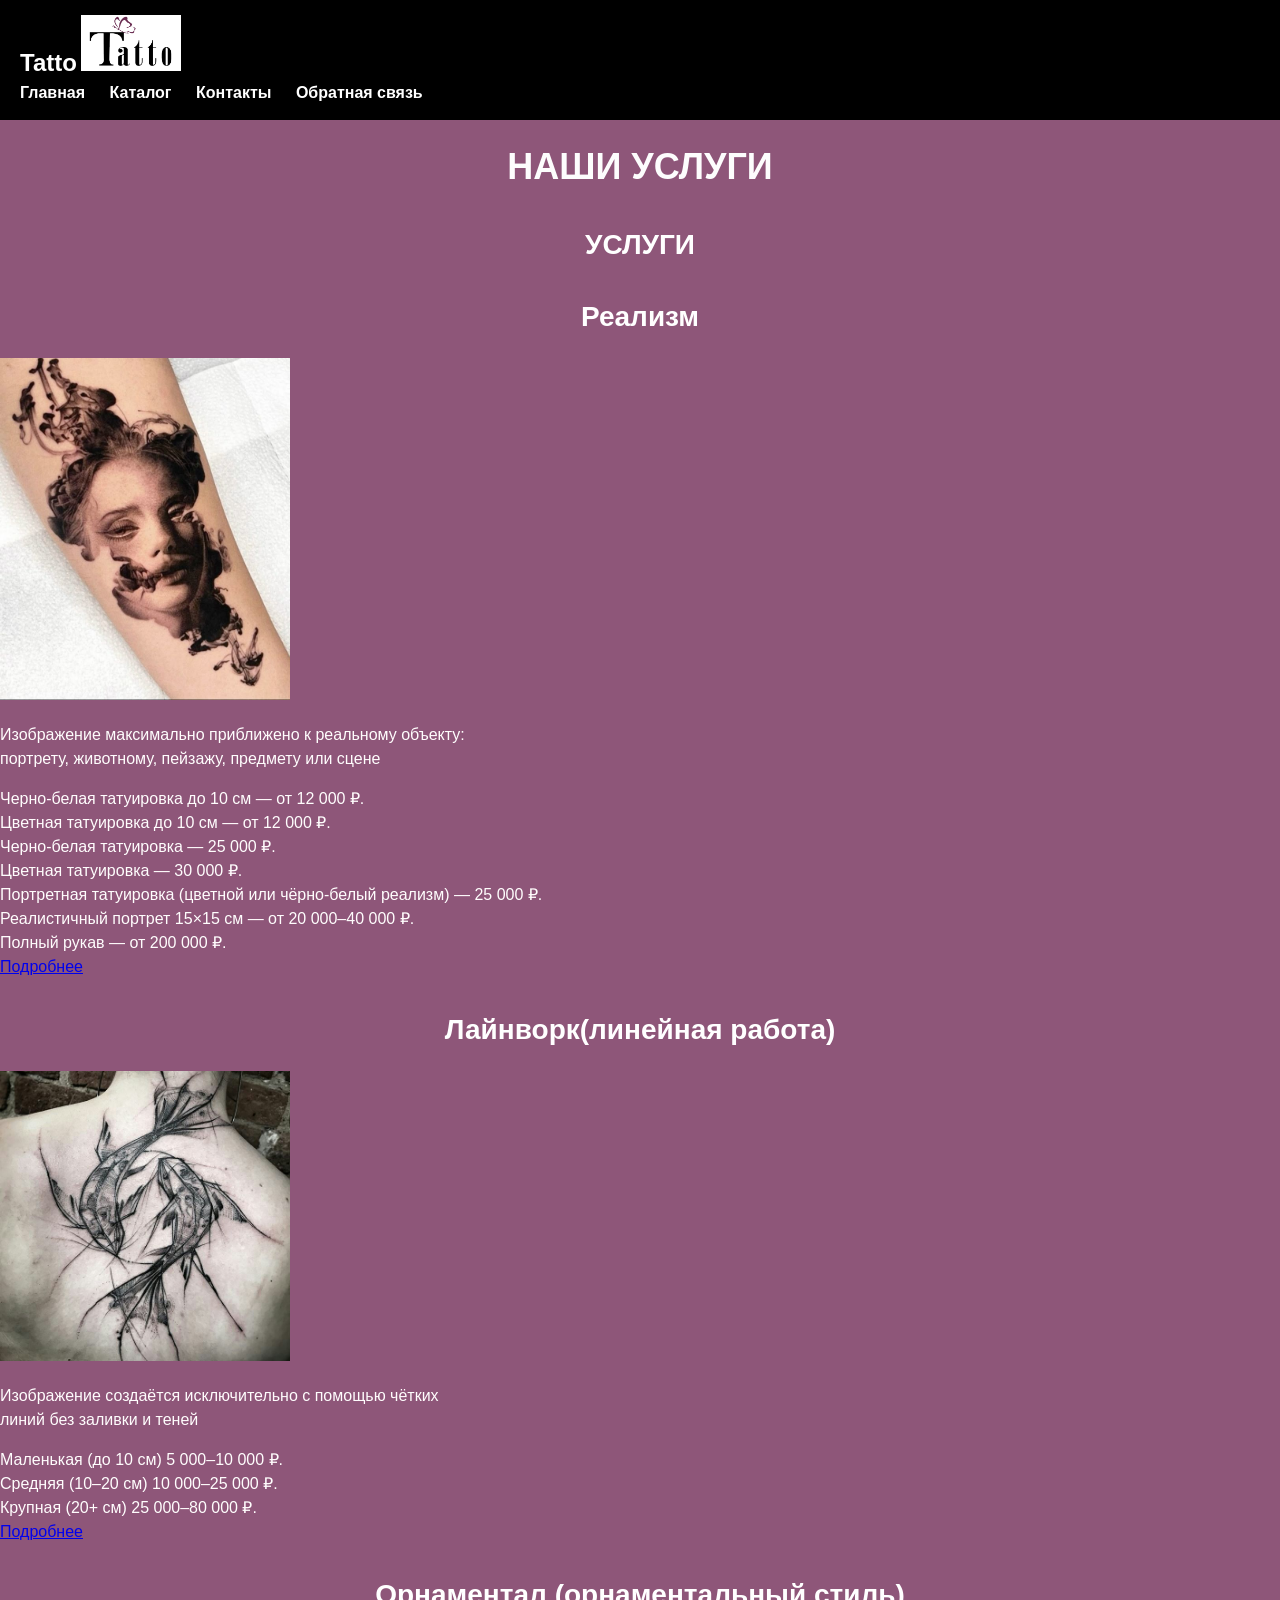
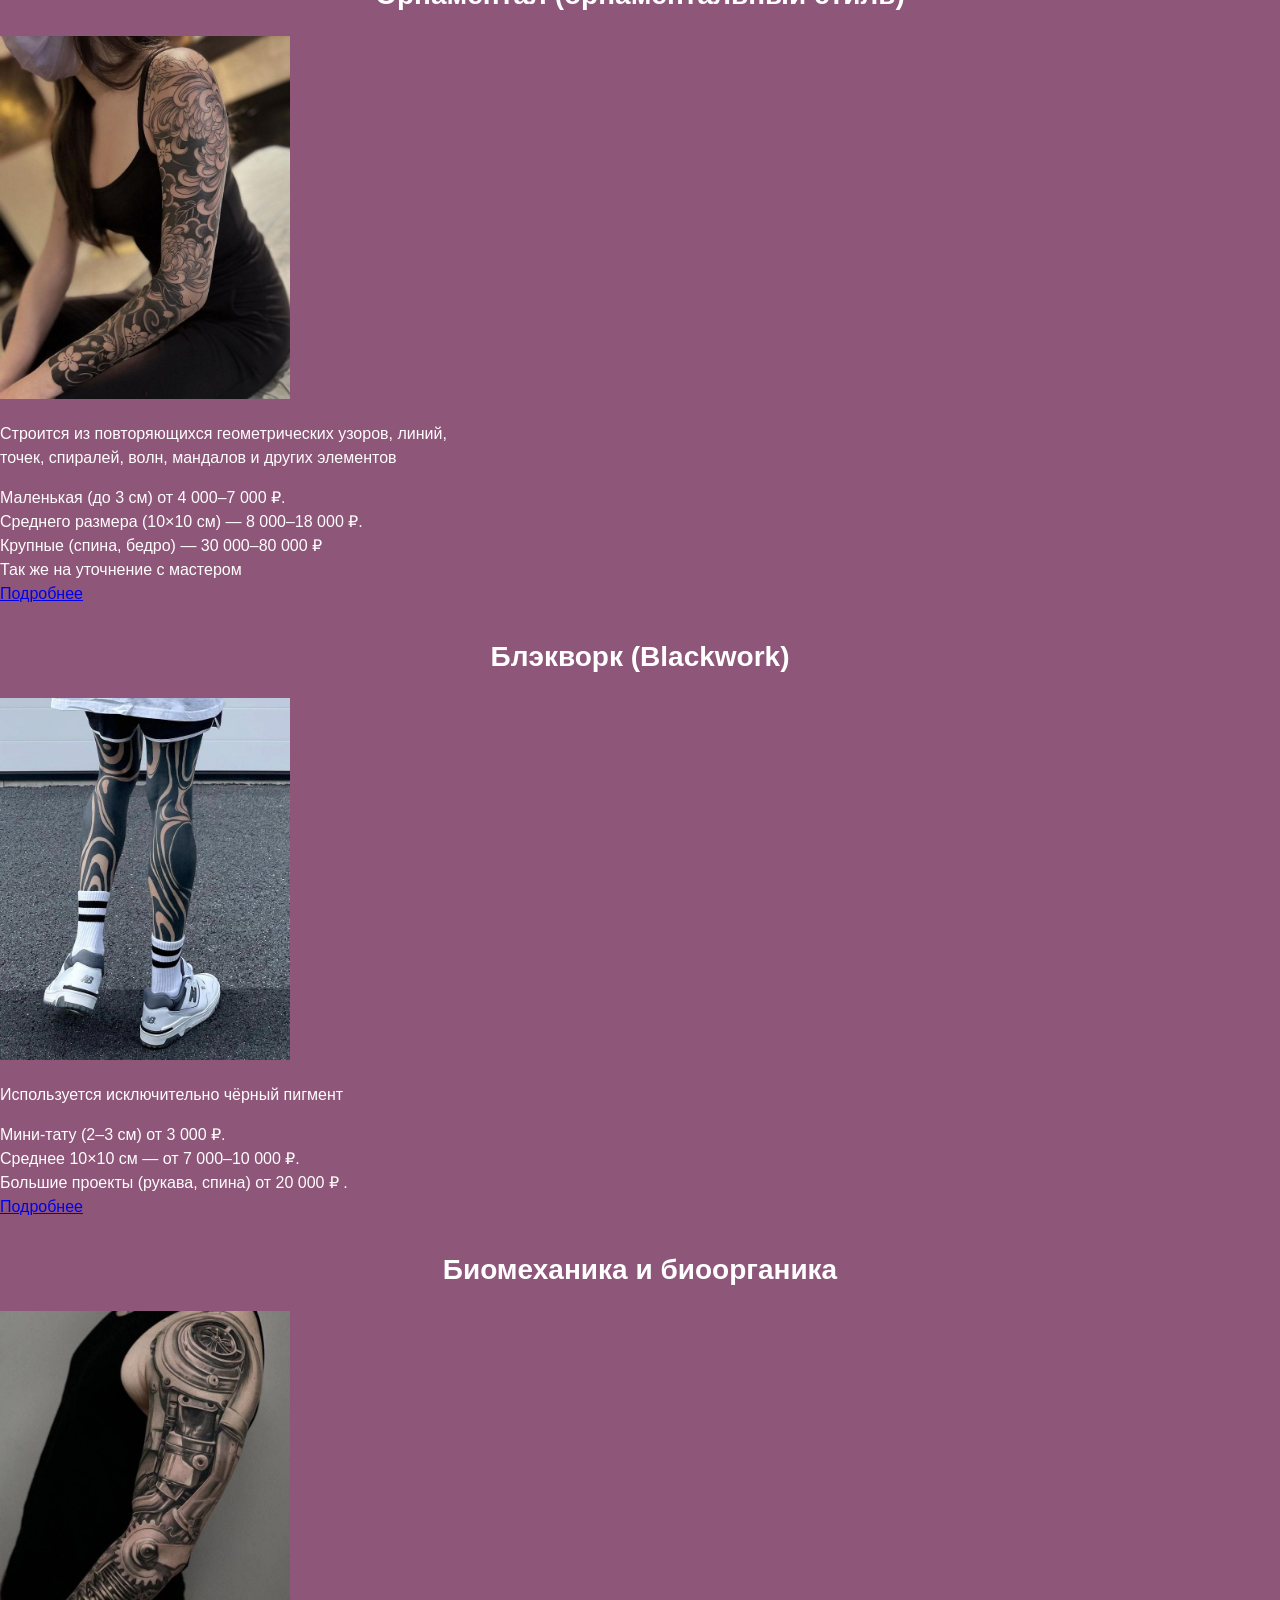
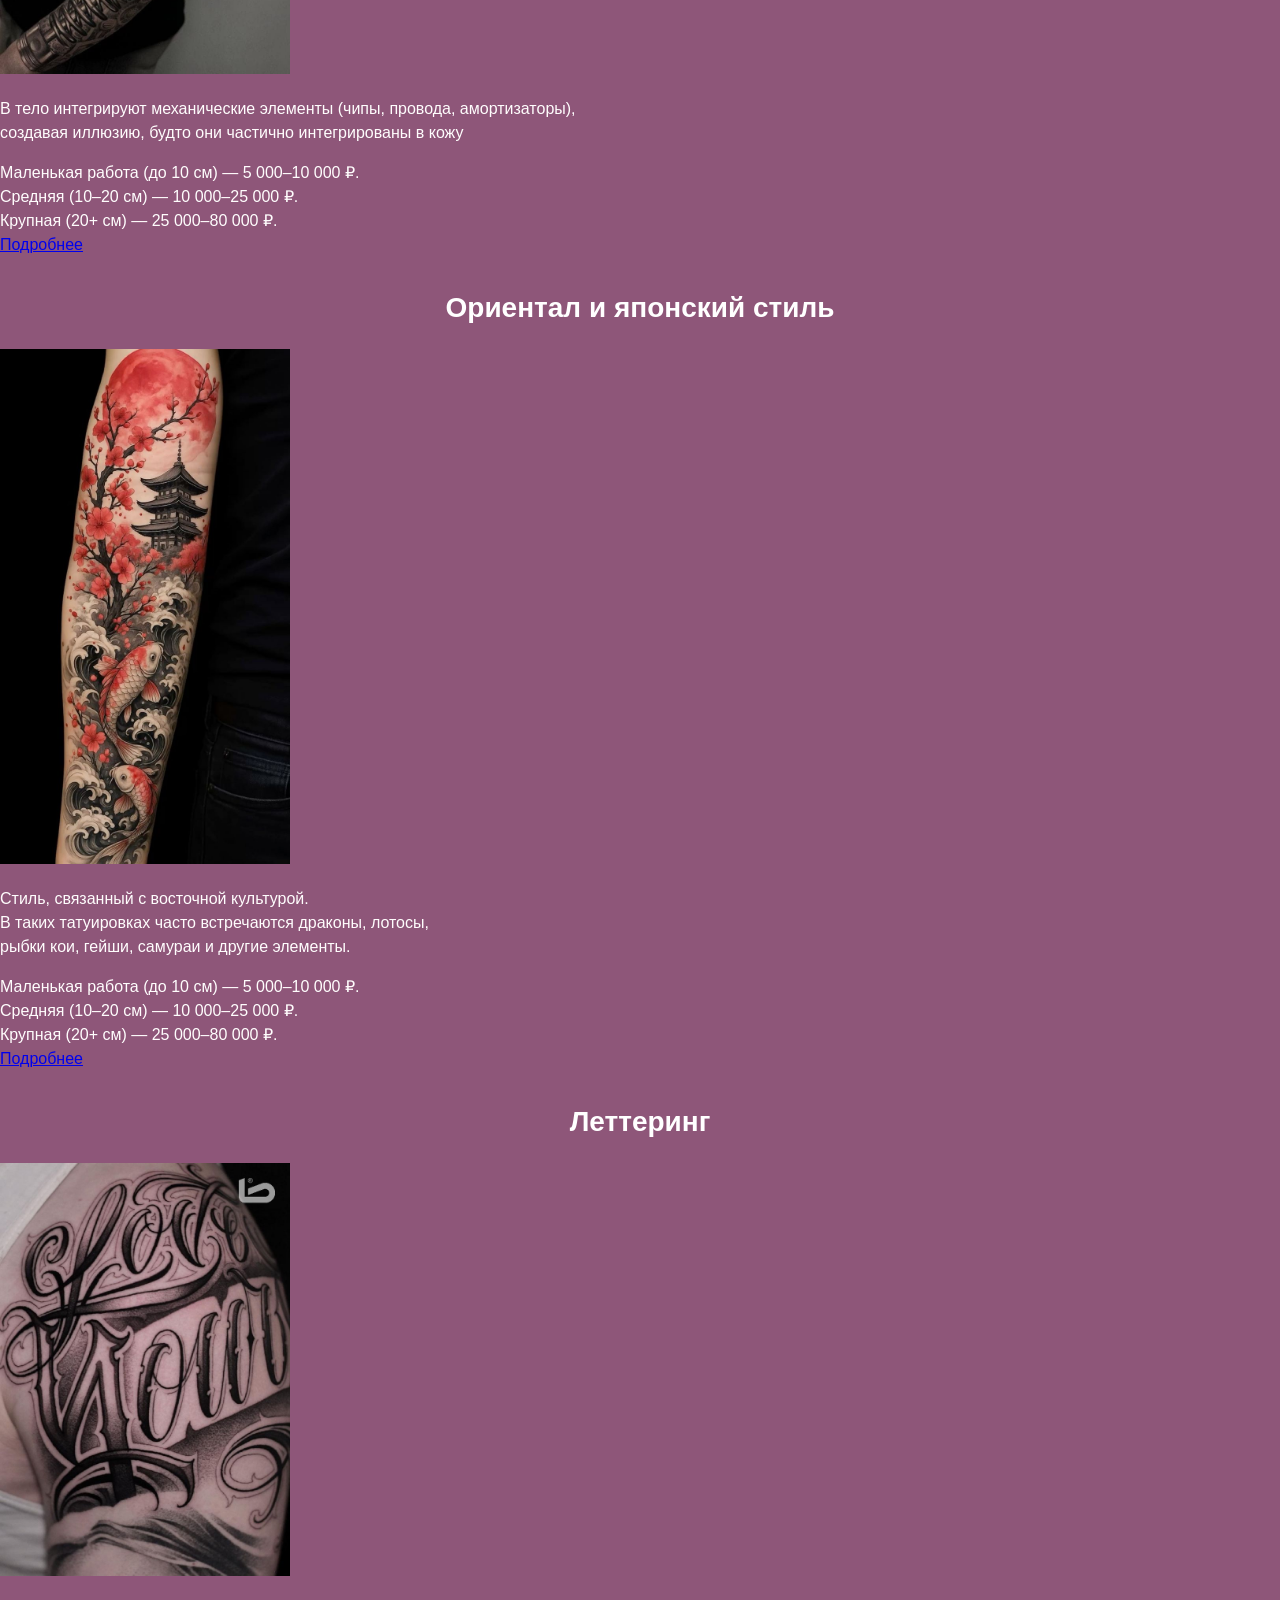
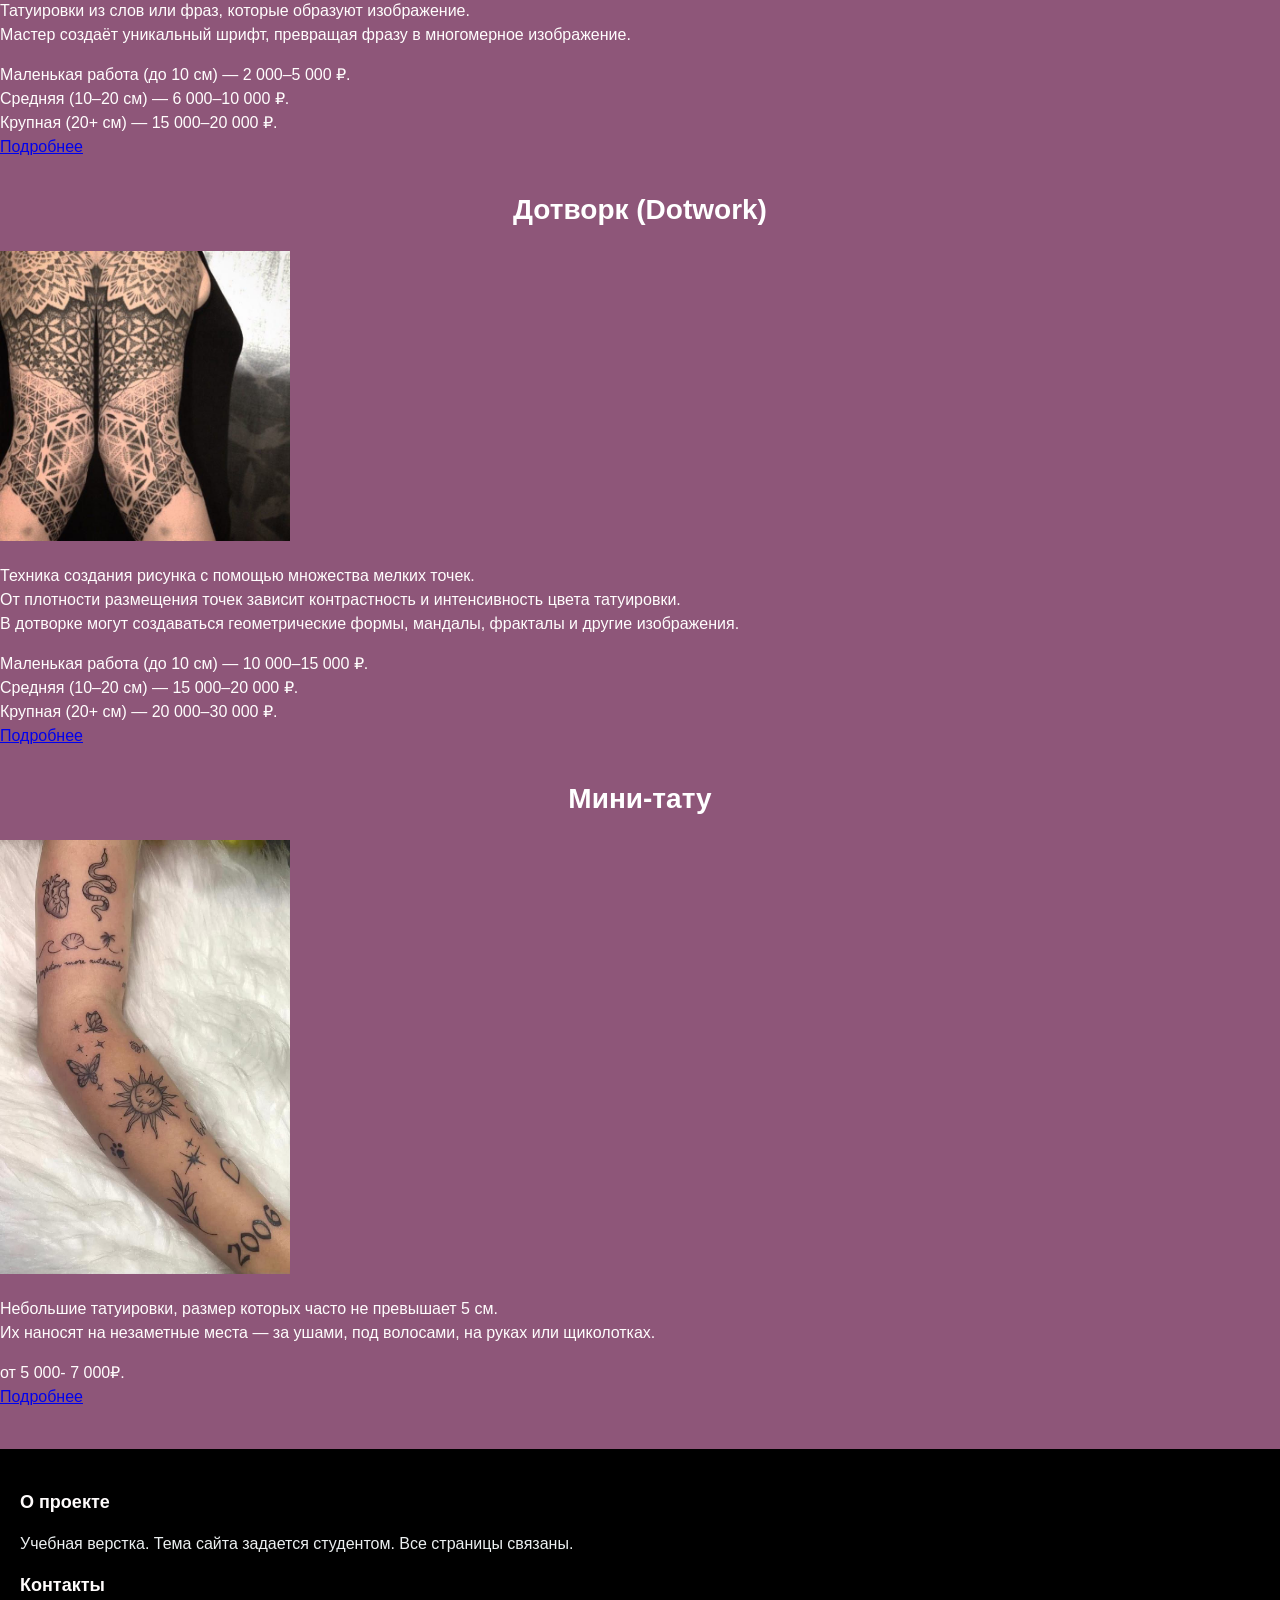
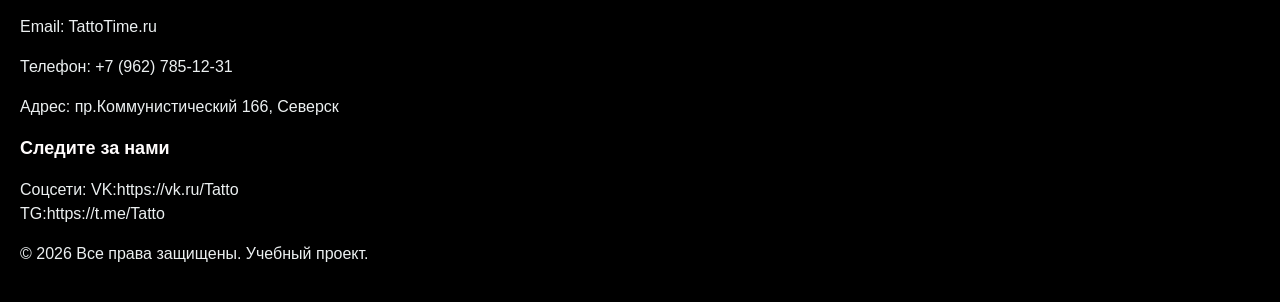
==== catalog.html @ bf064c28 "ПР-2-1: добавлен базовый CSS (цвета, шрифты, фон)" ====
<!DOCTYPE html>
<html lang="ru">
<head>
    <meta charset="UTF-8">
    <meta name="viewport" content="width=device-width, initial-scale=1.0, viewport-fit=cover">
    <title>Каталог</title>
    <link rel="stylesheet" href="style.css">
</head>
<body>
    <header>
        <div>
            <a href="index.html">Tatto</a>
            <img src="img/лого.PNG" height="200%" width="100px" alt="">
            <nav>
                <ul>
                    <li><a href="index.html">Главная</a></li>
                    <li><a href="catalog.html">Каталог</a></li>
                    <li><a href="contacts.html">Контакты</a></li>
                    <li><a href="feedback.html">Обратная связь</a></li>
                </ul>
            </nav>
        </div>
    </header>

    <main>
        <section>
            <div>
                <h1>НАШИ УСЛУГИ</h1>
                <p></p>
            </div>
        </section>

        

        <section>
            <div>
                <h2>УСЛУГИ</h2>
                <div>
                    <div>
                        <div></div>
                        <div> 
                        <h2>Реализм</h2>
    <div>
        <img src="img/загрузка.jpg" height="400%" width="290px" alt="">
    </div>
    <div>
        <h3></h3>
        <p>Изображение максимально приближено к реальному объекту:<br>
             портрету, животному, пейзажу, предмету или сцене<br> </p>
        <div >Черно-белая татуировка до 10 см — от 12 000 ₽. <br>
              Цветная татуировка до 10 см — от 12 000 ₽. <br>
              Черно-белая татуировка   — 25 000 ₽. <br>
              Цветная татуировка   — 30 000 ₽. <br>
              Портретная татуировка (цветной или чёрно-белый реализм) — 25 000 ₽. <br>
              Реалистичный портрет 15×15 см — от 20 000–40 000 ₽. <br>
              Полный рукав — от 200 000 ₽.<br> </div>
        <a href="contacts.html">Подробнее</a>   <!-- кнопка может быть как ссылка -->
    </div>
</div>

                <div>
                    <div>
                        <div></div>
                        <div> 
                        <h2>Лайнворк(линейная работа)</h2>
    <div>
        <img src="img/1.jpg" height="400%" width="290px" alt="">
    </div>
    <div>
        <h3></h3>
        <p>Изображение создаётся исключительно с помощью чётких<br>
             линий без заливки и теней<br> </p>

        <div >Маленькая (до 10 см) 5 000–10 000 ₽.<br>
              Средняя (10–20 см) 10 000–25 000 ₽.<br>
               Крупная (20+ см)	25 000–80 000 ₽.<br></div>

        <a href="contacts.html">Подробнее</a>   <!-- кнопка может быть как ссылка -->
    </div>
</div>

 <div>
                    <div>
                        <div></div>
                        <div> 
                        <h2>Орнаментал (орнаментальный стиль)</h2>
    <div>
        <img src="img/2.jpg" height="400%" width="290px" alt="">
    </div>
    <div>
        <h3></h3>
        <p> Строится из повторяющихся геометрических узоров, линий,<br>
             точек, спиралей, волн, мандалов и других элементов<br> </p>

        <div >Маленькая (до 3 см) от 4 000–7 000 ₽.<br>
             Среднего размера (10×10 см) — 8 000–18 000 ₽.<br>
             Крупные (спина, бедро) — 30 000–80 000 ₽ <br>
             Так же на уточнение с мастером<br></div>

        <a href="contacts.html">Подробнее</a>   <!-- кнопка может быть как ссылка -->
    </div>
</div>
<div>
                    <div>
                        <div></div>
                        <div> 
                        <h2>Блэкворк (Blackwork)</h2>
    <div>
        <img src="img/3.jpg" height="400%" width="290px" alt="">
    </div>
    <div>
        <h3></h3>
        <p> Используется исключительно чёрный пигмент<br> </p>

        <div> Мини-тату (2–3 см) от 3 000 ₽.<br>
            Среднее 10×10 см — от 7 000–10 000 ₽. <br>
            Большие проекты (рукава, спина) от 20 000 ₽ .<br></div>

        <a href="contacts.html">Подробнее</a>   <!-- кнопка может быть как ссылка -->
    </div>
</div>

<div>
                        <div></div>
                        <div> 
                        <h2>Биомеханика и биоорганика</h2>
    <div>
        <img src="img/9.jpg" height="400%" width="290px" alt="">
    </div>
    <div>
        <h3></h3>
        <p> В тело интегрируют механические элементы (чипы, провода, амортизаторы),<br>
             создавая иллюзию, будто они частично интегрированы в кожу<br> </p>

        <div> Маленькая работа (до 10 см) — 5 000–10 000 ₽.<br>
             Средняя (10–20 см) — 10 000–25 000 ₽.<br>
             Крупная (20+ см) — 25 000–80 000 ₽.<br></div>

        <a href="contacts.html">Подробнее</a>   <!-- кнопка может быть как ссылка -->
    </div>
</div>

<div>
                        <div></div>
                        <div> 
                        <h2>Ориентал и японский стиль</h2>
    <div>
        <img src="img/4.jpg" height="400%" width="290px" alt="">
    </div>
    <div>
        <h3></h3>
        <p>Стиль, связанный с восточной культурой. <br>
            В таких татуировках часто встречаются драконы, лотосы, <br>
            рыбки кои, гейши, самураи и другие элементы. <br> </p>

        <div> Маленькая работа (до 10 см) — 5 000–10 000 ₽.<br>
             Средняя (10–20 см) — 10 000–25 000 ₽.<br>
             Крупная (20+ см) — 25 000–80 000 ₽.<br></div>

        <a href="contacts.html">Подробнее</a>   <!-- кнопка может быть как ссылка -->
    </div>
</div>

<div>
                        <div></div>
                        <div> 
                        <h2>Леттеринг</h2>
    <div>
        <img src="img/5.jpg" height="400%" width="290px" alt="">
    </div>
    <div>
        <h3></h3>
        <p>Татуировки из слов или фраз, которые образуют изображение.<br>
             Мастер создаёт уникальный шрифт, превращая фразу в многомерное изображение. <br> </p>

        <div> Маленькая работа (до 10 см) — 2 000–5 000 ₽.<br>
             Средняя (10–20 см) — 6 000–10 000 ₽.<br>
             Крупная (20+ см) — 15 000–20 000 ₽.<br></div>

        <a href="contacts.html">Подробнее</a>   <!-- кнопка может быть как ссылка -->
    </div>
</div>

<div>
                        <div></div>
                        <div> 
                        <h2>Дотворк (Dotwork)</h2>
    <div>
        <img src="img/6.jpg" height="400%" width="290px" alt="">
    </div>
    <div>
        <h3></h3>
        <p>Техника создания рисунка с помощью множества мелких точек.<br>
             От плотности размещения точек зависит контрастность и интенсивность цвета татуировки.<br>
              В дотворке могут создаваться геометрические формы, мандалы, фракталы и другие изображения. <br> </p>

        <div> Маленькая работа (до 10 см) — 10 000–15 000 ₽.<br>
             Средняя (10–20 см) — 15 000–20 000 ₽.<br>
             Крупная (20+ см) — 20 000–30 000 ₽.<br></div>

        <a href="contacts.html">Подробнее</a>   <!-- кнопка может быть как ссылка -->
    </div>
</div>

<div>
                        <div></div>
                        <div> 
                        <h2>Мини-тату</h2>
    <div>
        <img src="img/7.jpg" height="400%" width="290px" alt="">
    </div>
    <div>
        <h3></h3>
        <p>Небольшие татуировки, размер которых часто не превышает 5 см.<br>
             Их наносят на незаметные места — за ушами, под волосами, на руках или щиколотках. <br> </p>

        <div> от 5 000- 7 000₽. <br></div>

        <a href="contacts.html">Подробнее</a>   <!-- кнопка может быть как ссылка -->
    </div>
</div>


            </div>
        </section>
    </main>

    <footer>
        <div>
            <div>
                <h4>О проекте</h4>
                <p>Учебная верстка. Тема сайта задается студентом. Все страницы связаны.</p>
            </div>
            <div>
                <h4>Контакты</h4>
                <p>Email: TattoTime.ru</p>
                <p>Телефон: +7 (962) 785-12-31 </p>
                <p>Адрес: пр.Коммунистический 166, Северск</p>
            </div>
            <div>
                <h4>Следите за нами</h4>
                <p>Соцсети: 
                    VK:https://vk.ru/Tatto<br> 
                    TG:https://t.me/Tatto<br>  </p>
            </div>
        </div>
        <div>
            <p>&copy; 2026 Все права защищены. Учебный проект.</p>
        </div>
    </footer>
</body>
</html>
---- style.css ----
/* Общие стили для всего сайта */
body {
    font-family: Arial, Helvetica, sans-serif;
    font-size: 16px;
    color: #fffdfd;           /* тёмно-серый текст */
    background-color: #884d72f1; /* белый фон */
    line-height: 1.5;         /* межстрочный интервал */
    margin: 0;
    padding: 0;
}

/* Заголовки */
h1 {
    font-size: 36px;
    color: #fdfdfd;
    text-align: center;
    margin-top: 20px;
    margin-bottom: 20px;
}

h2 {
    font-size: 28px;
    color: #ffffff;
    text-align: center;
    margin-top: 30px;
    margin-bottom: 20px;
}

h3 {
    font-size: 22px;
    color: #ffffff;
    margin-top: 10px;
    margin-bottom: 10px;
}

h4 {
    font-size: 18px;
    color: #fffcfc;
    margin-top: 10px;
    margin-bottom: 10px;
}



/* Шапка сайта */
header {
    background-color: #000000;    /* тёмно-синий фон */
    padding: 15px 20px;
    
}

header a {
    color: white;
    text-decoration: none;         /* убираем подчёркивание у ссылок */
    font-weight: bold;
}


/* Логотип */
header > div > a:first-child {
    font-size: 24px;
}

/* Список навигации */
nav ul {
    list-style: none;              /* убираем маркеры списка */
    margin: 0;
    padding: 0;
}

nav ul li {
    display: inline-block;         /* располагаем пункты меню в строку */
    margin-right: 20px;
}

nav ul li a:hover {
    text-decoration: underline;    /* подчёркивание при наведении */
}

/* Кнопка */
.btn, button, .button {
    display: inline-block;
    background-color: #0f0f0f;     /* голубой фон */
    color: white;
    padding: 10px 25px;
    border-radius: 5px;            /* закруглённые углы */
    text-decoration: none;
    font-weight: bold;
    transition: 0.3s;              /* плавность при наведении */
}

.btn:hover, button:hover, .button:hover {
    background-color: #000000;     /* более тёмный при наведении */
    cursor: pointer;
}

/* Карточки товаров/услуг */
.product-card {
    background-color: #f9f9f9;
    border: 1px solid #dddddd;
    border-radius: 8px;
    padding: 15px;
    margin-bottom: 20px;
    text-align: center;
}

.card-img {
    background-color: #e0e0e0;
    height: 150px;
    border-radius: 5px;
    margin-bottom: 10px;
}

.price {
    font-size: 20px;
    font-weight: bold;
    color: #e67e22;               /* оранжевый цвет цены */
    margin: 10px 0;
}

.feature-card {
    background-color: #f0f4f8;
    padding: 20px;
    border-radius: 10px;
    text-align: center;
    margin-bottom: 20px;
}

.feature-icon {
    font-size: 40px;
    margin-bottom: 10px;
}

/* Подвал */
footer {
    background-color: #000000;
    color: #ecf0f1;
    padding: 30px 20px 20px;
    margin-top: 40px;
    
}

footer a {
    color: #ecf0f1;
    text-decoration: none;
}

footer a:hover {
    text-decoration: underline;
}

.copyright {
    text-align: center;
    margin-top: 20px;
    font-size: 14px;
}

/* Контакты */
.contacts-info {
    background-color: #131212;
    padding: 20px;
    border-radius: 10px;
    margin-bottom: 30px;
}

.contacts-info div {
    margin-bottom: 15px;
}

.map iframe {
    width: 100%;
    border: 1px solid #dddddd;
    border-radius: 8px;
}

/* Форма обратной связи */
form {
    background-color: #aa6e94f1;
    padding: 20px;
    border-radius: 5px;
    max-width: 500px;
    margin: 0 auto;
}

form div {
    margin-bottom: 15px;
    margin: 10px;
    
}

label {
    display: block;
    font-weight: bold;
    margin-bottom: 5px;
}

input, textarea, select {
    width: 100%;
    padding: 10px;
    border: 1px solid #000000;
    border-radius: 5px;
    font-size: 16px;
    box-sizing: border-box;
}

input:focus, textarea:focus, select:focus {
    outline: none;
    border-color: #0d0d0e;
}
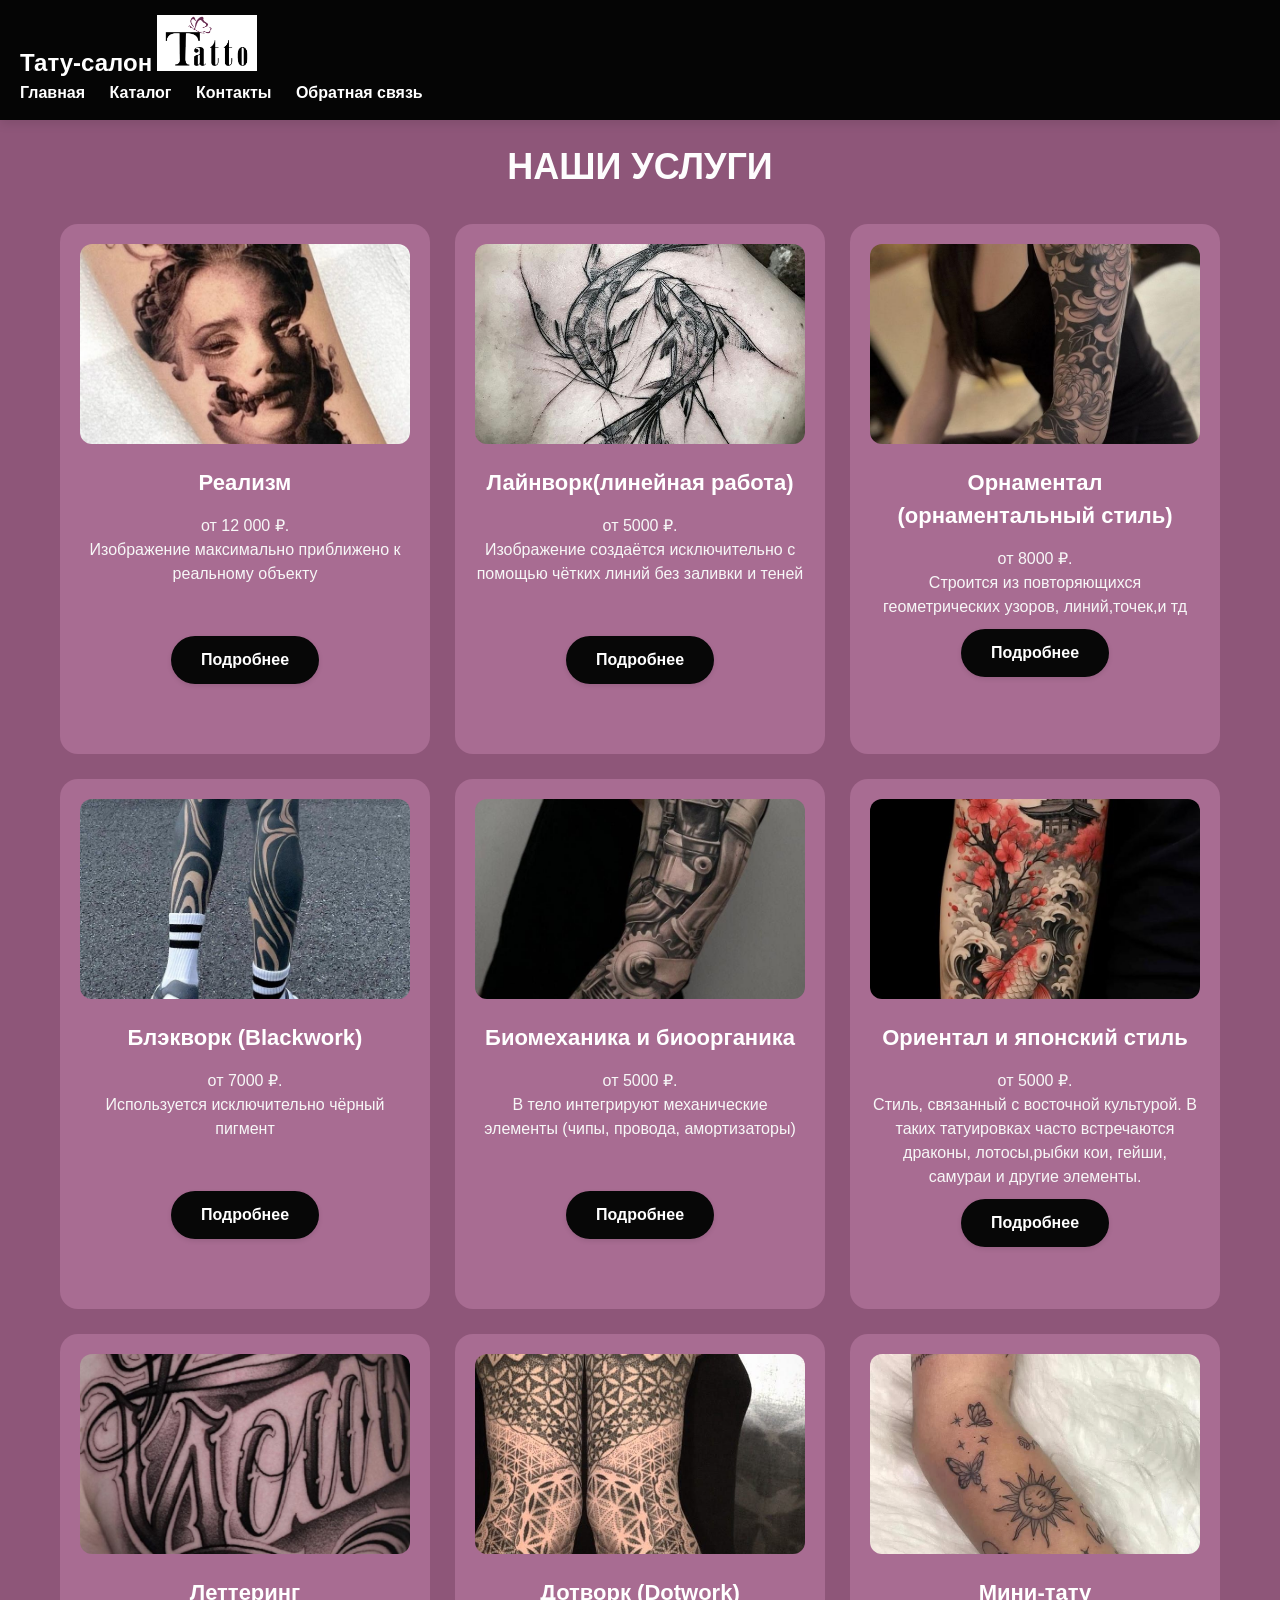
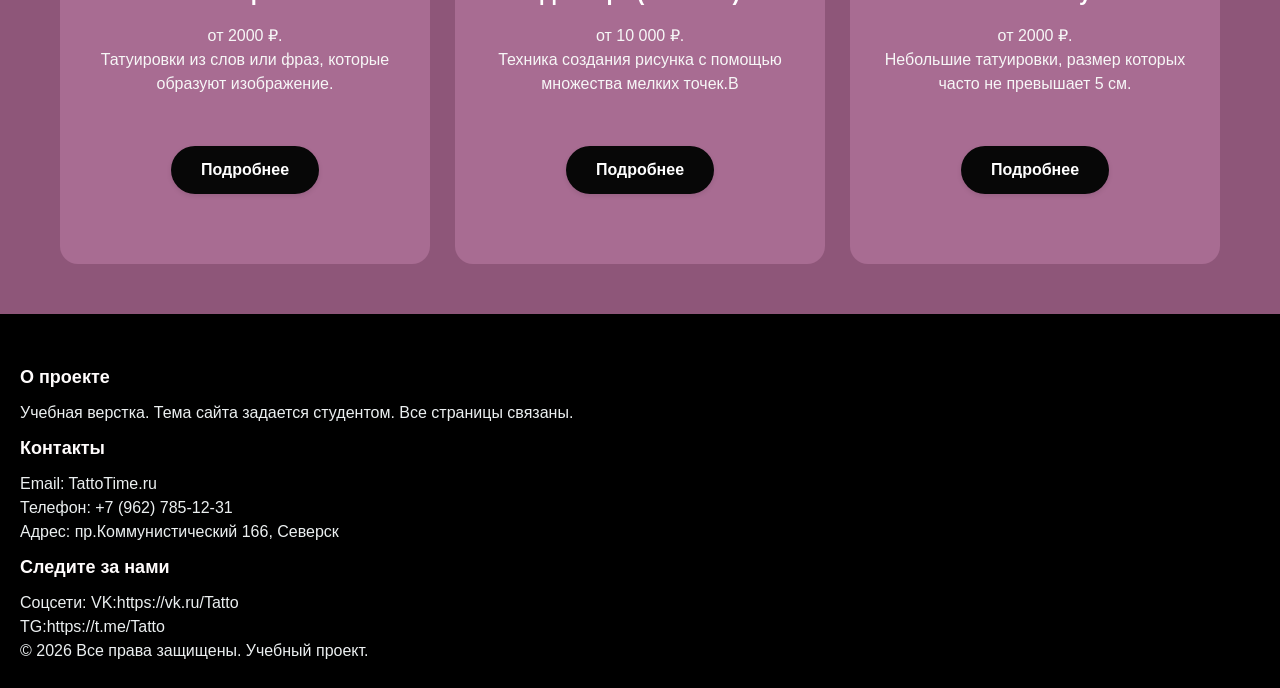
==== commit 40a99640: "ПР-2-2: добавил отступы, рамки, тени, блочную модель" ====
--- a/catalog.html
+++ b/catalog.html
@@ -9,7 +9,7 @@
 <body>
     <header>
         <div>
-            <a href="index.html">Tatto</a>
+            <a href="index.html">Тату-салон</a>
             <img src="img/лого.PNG" height="200%" width="100px" alt="">
             <nav>
                 <ul>
@@ -23,202 +23,25 @@
     </header>
 
     <main>
-        <section>
-            <div>
-                <h1>НАШИ УСЛУГИ</h1>
-                <p></p>
-            </div>
-        </section>
+         
 
-        
 
-        <section>
-            <div>
-                <h2>УСЛУГИ</h2>
-                <div>
-                    <div>
-                        <div></div>
-                        <div> 
-                        <h2>Реализм</h2>
-    <div>
-        <img src="img/загрузка.jpg" height="400%" width="290px" alt="">
-    </div>
-    <div>
-        <h3></h3>
-        <p>Изображение максимально приближено к реальному объекту:<br>
-             портрету, животному, пейзажу, предмету или сцене<br> </p>
-        <div >Черно-белая татуировка до 10 см — от 12 000 ₽. <br>
-              Цветная татуировка до 10 см — от 12 000 ₽. <br>
-              Черно-белая татуировка   — 25 000 ₽. <br>
-              Цветная татуировка   — 30 000 ₽. <br>
-              Портретная татуировка (цветной или чёрно-белый реализм) — 25 000 ₽. <br>
-              Реалистичный портрет 15×15 см — от 20 000–40 000 ₽. <br>
-              Полный рукав — от 200 000 ₽.<br> </div>
-        <a href="contacts.html">Подробнее</a>   <!-- кнопка может быть как ссылка -->
-    </div>
-</div>
+ <section class="section container">
+<h1> НАШИ УСЛУГИ</h1>
+<div class="cards">
+<div class="card"><img src="img/загрузка.jpg"><h3>Реализм </h3><p>от 12 000 ₽.</p>Изображение максимально приближено к реальному объекту<p></p><a href="areenda.html" class="btn btn-outline-dark" style="margin: 50px;">Подробнее</a></div>
+<div class="card"><img src="img/1.jpg"><h3>Лайнворк(линейная работа) </h3><p> от 5000 ₽.</p>Изображение создаётся исключительно с помощью чётких линий без заливки и теней <p></p><a href="areenda.html" class="btn btn-outline-dark" style="margin: 50px;">Подробнее</a></div>
+<div class="card"><img src="img/2.jpg"><h3>Орнаментал (орнаментальный стиль)</h3><p> от 8000 ₽.</p>Строится из повторяющихся геометрических узоров, линий,точек,и тд <p></p><a href="areenda.html" class="btn btn-outline-dark" style="margin: 10px;">Подробнее</a></div>
+<div class="card"><img src="img/3.jpg"><h3>Блэкворк (Blackwork)</h3><p> от  7000 ₽.</p> Используется исключительно чёрный пигмент <p></p><a href="areenda.html" class="btn btn-outline-dark" style="margin: 50px;">Подробнее</a></div>
+<div class="card"><img src="img/9.jpg"><h3>Биомеханика и биоорганика </h3><p>от 5000 ₽.</p>В тело интегрируют механические элементы (чипы, провода, амортизаторы) <p></p><a href="areenda.html" class="btn btn-outline-dark" style="margin: 50px;">Подробнее</a></div>
+<div class="card"><img src="img/4.jpg"><h3>Ориентал и японский стиль</h3><p>от 5000 ₽.</p>Стиль, связанный с восточной культурой. В таких татуировках часто встречаются драконы, лотосы,рыбки кои, гейши, самураи и другие элементы. <p></p><a href="areenda.html" class="btn btn-outline-dark" style="margin: 10px;">Подробнее</a></div>
+<div class="card"><img src="img/5.jpg"><h3>Леттеринг</h3><p>от 2000 ₽.</p>Татуировки из слов или фраз, которые образуют изображение. <p></p><a href="areenda.html" class="btn btn-outline-dark" style="margin: 50px;">Подробнее</a></div>
+<div class="card"><img src="img/6.jpg"><h3>Дотворк (Dotwork)</h3><p>от 10 000 ₽.</p>Техника создания рисунка с помощью множества мелких точек.В<p></p><a href="areenda.html" class="btn btn-outline-dark" style="margin: 50px;">Подробнее</a></div>
+<div class="card"><img src="img/7.jpg"><h3>Мини-тату</h3><p>от 2000 ₽.</p>Небольшие татуировки, размер которых часто не превышает 5 см.<p></p><a href="areenda.html" class="btn btn-outline-dark" style="margin: 50px;">Подробнее</a></div>
 
-                <div>
-                    <div>
-                        <div></div>
-                        <div> 
-                        <h2>Лайнворк(линейная работа)</h2>
-    <div>
-        <img src="img/1.jpg" height="400%" width="290px" alt="">
-    </div>
-    <div>
-        <h3></h3>
-        <p>Изображение создаётся исключительно с помощью чётких<br>
-             линий без заливки и теней<br> </p>
 
-        <div >Маленькая (до 10 см) 5 000–10 000 ₽.<br>
-              Средняя (10–20 см) 10 000–25 000 ₽.<br>
-               Крупная (20+ см)	25 000–80 000 ₽.<br></div>
 
-        <a href="contacts.html">Подробнее</a>   <!-- кнопка может быть как ссылка -->
-    </div>
-</div>
 
- <div>
-                    <div>
-                        <div></div>
-                        <div> 
-                        <h2>Орнаментал (орнаментальный стиль)</h2>
-    <div>
-        <img src="img/2.jpg" height="400%" width="290px" alt="">
-    </div>
-    <div>
-        <h3></h3>
-        <p> Строится из повторяющихся геометрических узоров, линий,<br>
-             точек, спиралей, волн, мандалов и других элементов<br> </p>
-
-        <div >Маленькая (до 3 см) от 4 000–7 000 ₽.<br>
-             Среднего размера (10×10 см) — 8 000–18 000 ₽.<br>
-             Крупные (спина, бедро) — 30 000–80 000 ₽ <br>
-             Так же на уточнение с мастером<br></div>
-
-        <a href="contacts.html">Подробнее</a>   <!-- кнопка может быть как ссылка -->
-    </div>
-</div>
-<div>
-                    <div>
-                        <div></div>
-                        <div> 
-                        <h2>Блэкворк (Blackwork)</h2>
-    <div>
-        <img src="img/3.jpg" height="400%" width="290px" alt="">
-    </div>
-    <div>
-        <h3></h3>
-        <p> Используется исключительно чёрный пигмент<br> </p>
-
-        <div> Мини-тату (2–3 см) от 3 000 ₽.<br>
-            Среднее 10×10 см — от 7 000–10 000 ₽. <br>
-            Большие проекты (рукава, спина) от 20 000 ₽ .<br></div>
-
-        <a href="contacts.html">Подробнее</a>   <!-- кнопка может быть как ссылка -->
-    </div>
-</div>
-
-<div>
-                        <div></div>
-                        <div> 
-                        <h2>Биомеханика и биоорганика</h2>
-    <div>
-        <img src="img/9.jpg" height="400%" width="290px" alt="">
-    </div>
-    <div>
-        <h3></h3>
-        <p> В тело интегрируют механические элементы (чипы, провода, амортизаторы),<br>
-             создавая иллюзию, будто они частично интегрированы в кожу<br> </p>
-
-        <div> Маленькая работа (до 10 см) — 5 000–10 000 ₽.<br>
-             Средняя (10–20 см) — 10 000–25 000 ₽.<br>
-             Крупная (20+ см) — 25 000–80 000 ₽.<br></div>
-
-        <a href="contacts.html">Подробнее</a>   <!-- кнопка может быть как ссылка -->
-    </div>
-</div>
-
-<div>
-                        <div></div>
-                        <div> 
-                        <h2>Ориентал и японский стиль</h2>
-    <div>
-        <img src="img/4.jpg" height="400%" width="290px" alt="">
-    </div>
-    <div>
-        <h3></h3>
-        <p>Стиль, связанный с восточной культурой. <br>
-            В таких татуировках часто встречаются драконы, лотосы, <br>
-            рыбки кои, гейши, самураи и другие элементы. <br> </p>
-
-        <div> Маленькая работа (до 10 см) — 5 000–10 000 ₽.<br>
-             Средняя (10–20 см) — 10 000–25 000 ₽.<br>
-             Крупная (20+ см) — 25 000–80 000 ₽.<br></div>
-
-        <a href="contacts.html">Подробнее</a>   <!-- кнопка может быть как ссылка -->
-    </div>
-</div>
-
-<div>
-                        <div></div>
-                        <div> 
-                        <h2>Леттеринг</h2>
-    <div>
-        <img src="img/5.jpg" height="400%" width="290px" alt="">
-    </div>
-    <div>
-        <h3></h3>
-        <p>Татуировки из слов или фраз, которые образуют изображение.<br>
-             Мастер создаёт уникальный шрифт, превращая фразу в многомерное изображение. <br> </p>
-
-        <div> Маленькая работа (до 10 см) — 2 000–5 000 ₽.<br>
-             Средняя (10–20 см) — 6 000–10 000 ₽.<br>
-             Крупная (20+ см) — 15 000–20 000 ₽.<br></div>
-
-        <a href="contacts.html">Подробнее</a>   <!-- кнопка может быть как ссылка -->
-    </div>
-</div>
-
-<div>
-                        <div></div>
-                        <div> 
-                        <h2>Дотворк (Dotwork)</h2>
-    <div>
-        <img src="img/6.jpg" height="400%" width="290px" alt="">
-    </div>
-    <div>
-        <h3></h3>
-        <p>Техника создания рисунка с помощью множества мелких точек.<br>
-             От плотности размещения точек зависит контрастность и интенсивность цвета татуировки.<br>
-              В дотворке могут создаваться геометрические формы, мандалы, фракталы и другие изображения. <br> </p>
-
-        <div> Маленькая работа (до 10 см) — 10 000–15 000 ₽.<br>
-             Средняя (10–20 см) — 15 000–20 000 ₽.<br>
-             Крупная (20+ см) — 20 000–30 000 ₽.<br></div>
-
-        <a href="contacts.html">Подробнее</a>   <!-- кнопка может быть как ссылка -->
-    </div>
-</div>
-
-<div>
-                        <div></div>
-                        <div> 
-                        <h2>Мини-тату</h2>
-    <div>
-        <img src="img/7.jpg" height="400%" width="290px" alt="">
-    </div>
-    <div>
-        <h3></h3>
-        <p>Небольшие татуировки, размер которых часто не превышает 5 см.<br>
-             Их наносят на незаметные места — за ушами, под волосами, на руках или щиколотках. <br> </p>
-
-        <div> от 5 000- 7 000₽. <br></div>
-
-        <a href="contacts.html">Подробнее</a>   <!-- кнопка может быть как ссылка -->
-    </div>
-</div>
 
 
             </div>
--- a/style.css
+++ b/style.css
@@ -2,7 +2,7 @@
 body {
     font-family: Arial, Helvetica, sans-serif;
     font-size: 16px;
-    color: #fffdfd;           /* тёмно-серый текст */
+    color: #f7f7f7;           /* тёмно-серый текст */
     background-color: #884d72f1; /* белый фон */
     line-height: 1.5;         /* межстрочный интервал */
     margin: 0;
@@ -118,18 +118,31 @@
     margin: 10px 0;
 }
 
-.feature-card {
-    background-color: #f0f4f8;
-    padding: 20px;
-    border-radius: 10px;
-    text-align: center;
-    margin-bottom: 20px;
-}
-
-.feature-icon {
-    font-size: 40px;
-    margin-bottom: 10px;
-}
+.cards{
+   
+    display:grid;
+    grid-template-columns:repeat(3,1fr);
+    gap:25px;
+    margin-top:30px;}
+
+.card{
+
+    background:#aa6e94f1;
+    padding:20px;
+    border-radius:18px;
+    text-align:center;
+    
+}
+
+.card img{
+     height: 200px;
+    width: 100%;
+    object-fit:cover;
+    border-radius:12px;}
+
+.card h3{
+    margin:15px 0;}
+
 
 /* Подвал */
 footer {
@@ -213,3 +226,147 @@
 
 
 
+
+
+
+
+/* Универсальное правило — все элементы учитывают padding и border в ширине */
+* {
+    margin: 0;
+    padding: 0;
+    box-sizing: border-box;
+}
+
+.container {
+    max-width: 1200px;
+    margin: 0 auto;   /* центрирование блока */
+    padding: 0 20px;  /* внутренние отступы по бокам */
+}
+
+.product-card {
+    background-color: #ffffff;
+    border: 1px solid #e0e0e0;
+    border-radius: 12px;
+    padding: 20px;
+    margin-bottom: 25px;
+    text-align: center;
+    transition: box-shadow 0.3s;
+}
+
+.product-card:hover {
+    box-shadow: 0 5px 15px rgba(0, 0, 0, 0.1);  /* тень при наведении */
+}
+
+.feature-card {
+    background-color: #f0f4f8;
+    padding: 25px 20px;
+    border-radius: 12px;
+    text-align: center;
+    margin-bottom: 20px;
+    box-shadow: 0 2px 8px rgba(0, 0, 0, 0.05);
+    transition: transform 0.2s, box-shadow 0.2s;
+}
+
+.feature-card:hover {
+    transform: translateY(-3px);
+    box-shadow: 0 6px 16px rgba(0, 0, 0, 0.1);
+}
+
+.btn, button, .button {
+    display: inline-block;
+    background-color: #070707;
+    color: white;
+    padding: 12px 30px;        /* увеличили отступы */
+    border: none;              /* убираем стандартную рамку у кнопок */
+    border-radius: 30px;       /* более скруглённые углы */
+    text-decoration: none;
+    font-weight: bold;
+    font-size: 16px;
+    transition: all 0.3s;
+    box-shadow: 0 2px 5px rgba(0, 0, 0, 0.1);
+}
+
+.btn:hover, button:hover, .button:hover {
+    background-color: #2980b9;
+    box-shadow: 0 4px 10px rgba(0, 0, 0, 0.15);
+}
+
+input, textarea, select {
+    width: 100%;
+    padding: 12px 15px;
+    border: 1px solid #d0d0d0;
+    border-radius: 8px;
+    font-size: 16px;
+    transition: border-color 0.3s, box-shadow 0.3s;
+}
+
+input:focus, textarea:focus, select:focus {
+    outline: none;
+    border-color: #3498db;
+    box-shadow: 0 0 0 3px rgba(52, 152, 219, 0.2);  /* свечение вокруг поля */
+}
+
+header {
+    background-color: #050505;
+    padding: 15px 20px;
+    box-shadow: 0 4px 10px rgba(0, 0, 0, 0.1);  /* тень под шапкой */
+    position: sticky;
+    top: 0;
+}
+
+footer {
+    background-color: #000000;
+    color: #ecf0f1;
+    padding: 40px 20px 25px;
+    margin-top: 50px;
+}
+
+.footer-col {
+    margin-bottom: 20px;
+}
+
+.footer-col h4 {
+    margin-bottom: 15px;
+    font-size: 18px;
+}
+
+section {
+    margin-top: 40px;
+    margin-bottom: 40px;
+}
+
+.hero {
+    background: linear-gradient(135deg, #f3f4f6 0%, #e5e7eb 100%);
+    padding: 60px 0;
+    margin-top: 0;
+}
+
+.contacts-info {
+    background-color: #ffffff;
+    padding: 25px;
+    border-radius: 12px;
+    margin-bottom: 30px;
+    box-shadow: 0 4px 12px rgba(0, 0, 0, 0.08);
+    border: 1px solid #eeeeee;
+}
+
+form {
+background-color: #aa6e94f1;
+    padding: 30px;
+    border-radius: 16px;
+    max-width: 600px;
+    margin: 0 auto;
+    box-shadow: 0 8px 20px rgba(0, 0, 0, 0.1);
+    border: 1px solid #000000;
+}
+
+form div {
+    margin-bottom: 20px;
+}
+
+label {
+    display: block;
+    font-weight: 600;
+    margin-bottom: 8px;
+}
+
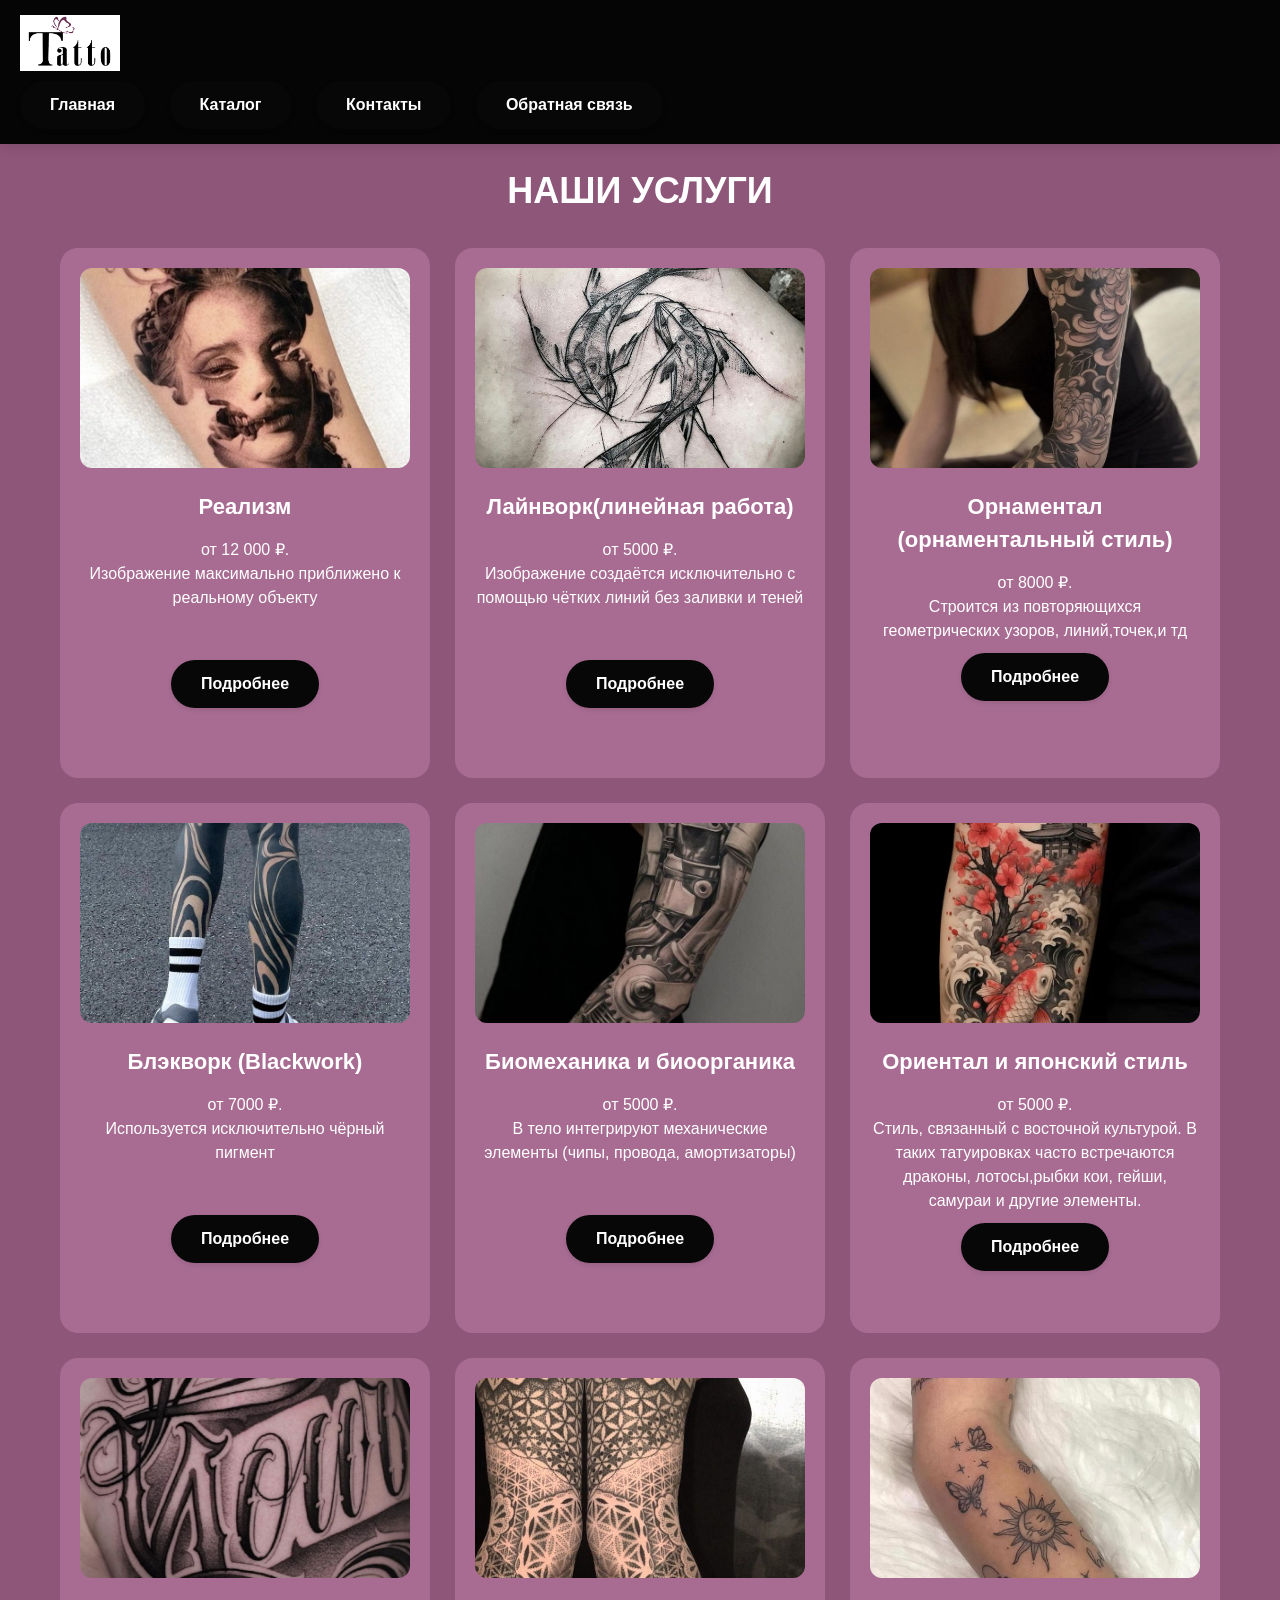
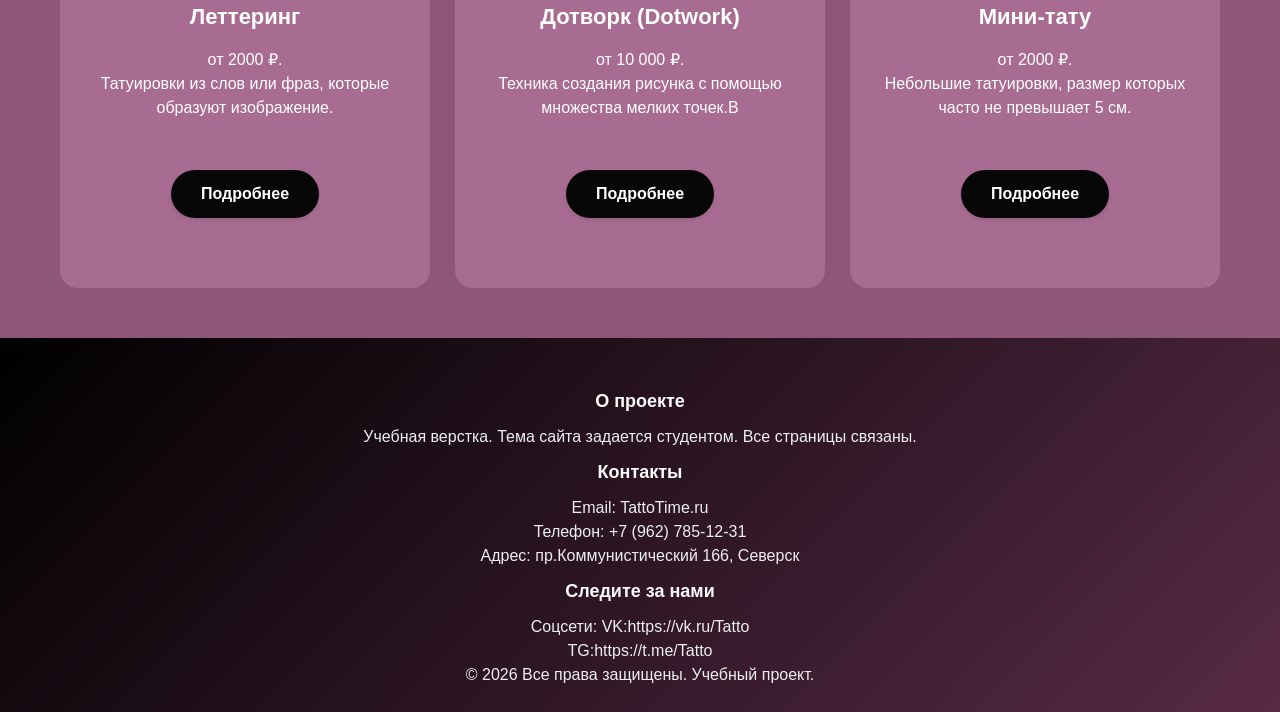
==== commit 3f6468c8: "ПР-2-3: добавил фоновые изображения, градиенты, переходы, псевдоклассы" ====
--- a/catalog.html
+++ b/catalog.html
@@ -9,15 +9,15 @@
 <body>
     <header>
         <div>
-            <a href="index.html">Тату-салон</a>
-            <img src="img/лого.PNG" height="200%" width="100px" alt="">
+            <a href="index.html">
+                <img src="img/лого.PNG" height="200%" width="100px" alt="">
+            </a>
             <nav>
                 <ul>
-                    <li><a href="index.html">Главная</a></li>
-                    <li><a href="catalog.html">Каталог</a></li>
-                    <li><a href="contacts.html">Контакты</a></li>
-                    <li><a href="feedback.html">Обратная связь</a></li>
-                </ul>
+                    <li><a  href="index.html" button type="button" class="btn btn-outline-primary">Главная</button></a></li>
+                    <li><a  href="catalog.html" button type="button" class="btn btn-outline-primary">Каталог </button></a></li>
+                    <li><a  href="contacts.html" button type="button" class="btn btn-outline-primary">Контакты </button></a></li>
+                    <li><a  href="feedback.html" button type="button" class="btn btn-outline-primary">Обратная связь </button></a></li>
             </nav>
         </div>
     </header>
--- a/style.css
+++ b/style.css
@@ -2,17 +2,22 @@
 body {
     font-family: Arial, Helvetica, sans-serif;
     font-size: 16px;
-    color: #f7f7f7;           /* тёмно-серый текст */
+    color: #ffffff;           /* тёмно-серый текст */
     background-color: #884d72f1; /* белый фон */
     line-height: 1.5;         /* межстрочный интервал */
     margin: 0;
     padding: 0;
+    text-align: center;
+    justify-content: space-evenly;
+    flex-direction: column;
+
+
 }
 
 /* Заголовки */
 h1 {
     font-size: 36px;
-    color: #fdfdfd;
+    color: #ffffff;
     text-align: center;
     margin-top: 20px;
     margin-bottom: 20px;
@@ -38,6 +43,7 @@
     color: #fffcfc;
     margin-top: 10px;
     margin-bottom: 10px;
+    text-align: center;
 }
 
 
@@ -46,7 +52,8 @@
 header {
     background-color: #000000;    /* тёмно-синий фон */
     padding: 15px 20px;
-    
+    text-align: left;
+    z-index: 100;
 }
 
 header a {
@@ -59,6 +66,7 @@
 /* Логотип */
 header > div > a:first-child {
     font-size: 24px;
+   
 }
 
 /* Список навигации */
@@ -147,14 +155,14 @@
 /* Подвал */
 footer {
     background-color: #000000;
-    color: #ecf0f1;
+    color: #000000;
     padding: 30px 20px 20px;
     margin-top: 40px;
     
 }
 
 footer a {
-    color: #ecf0f1;
+    color: #000000;
     text-decoration: none;
 }
 
@@ -370,3 +378,126 @@
     margin-bottom: 8px;
 }
 
+
+
+
+
+
+
+.hero {
+    background: linear-gradient(135deg, rgb(104, 83, 83) 0%, rgba(0, 0, 0, 0.973) 100%), url('https://via.placeholder.com/1920x600?text=Hero+Background');
+    background-size: cover;
+    background-position: center;
+    padding: 80px 0;
+    text-align: center;
+    color: rgb(0, 0, 0);
+}
+
+.hero h1, .hero p {
+    color: rgb(0, 0, 0);
+}
+
+.hero .btn {
+    background-color: #ffffff;
+}
+
+.hero .btn:hover {
+    background-color: #ffffff;
+}
+
+.product-card:hover {
+    background: linear-gradient(to bottom, #0e0d0d, #fafafa);
+    box-shadow: 0 10px 25px rgb(255, 255, 255);
+}
+
+/* Первый пункт меню */
+nav ul li:first-child a {
+    font-weight: bold;
+}
+
+/* Последний пункт меню */
+nav ul li:last-child a {
+    color: #ffffff;
+}
+
+/* Для каждого второго пункта (чётного) */
+nav ul li:nth-child(even) a:hover {
+    color: #ffffff;
+}
+
+
+.btn, button, .button {
+    transition: all 0.25s ease;
+}
+
+.btn:active, button:active, .button:active {
+    transform: scale(0.97);   /* эффект нажатия */
+}
+
+.product-card {
+    transition: transform 0.2s, box-shadow 0.2s;
+}
+
+.product-card:hover {
+    transform: translateY(-5px);
+}
+
+.card-img {
+    transition: transform 0.3s;
+    overflow: hidden;
+}
+
+.product-card:hover .card-img {
+    transform: scale(1.02);
+}
+
+
+footer a {
+    transition: color 0.2s;
+}
+
+footer a:hover {
+    color: #eb8ac3;
+    text-decoration: underline;
+}
+
+footer a:active {
+    color: #eb8ac3;
+}
+
+input:focus, textarea:focus, select:focus {
+    outline: none;
+    border-color: #eb8ac3;
+    box-shadow: 0 0 0 3px rgba(0, 0, 0, 0.2);
+    background-color: #fffef7;
+}
+
+
+.product-card:nth-child(odd) {
+    background-color: #ffffff;
+}
+
+.product-card:nth-child(even) {
+    background-color: #fafafa;
+}
+
+footer {
+    background: linear-gradient(135deg, #000000 0%, #582a45 100%);
+}
+
+section {
+    transition: opacity 0.5s;
+}
+
+section:hover {
+    opacity: 0.98;
+}
+
+.nav-list a.active {
+    color: #eb8ac3;
+    border-bottom: 2px solid #eb8ac3;
+    padding-bottom: 5px;
+}
+
+
+
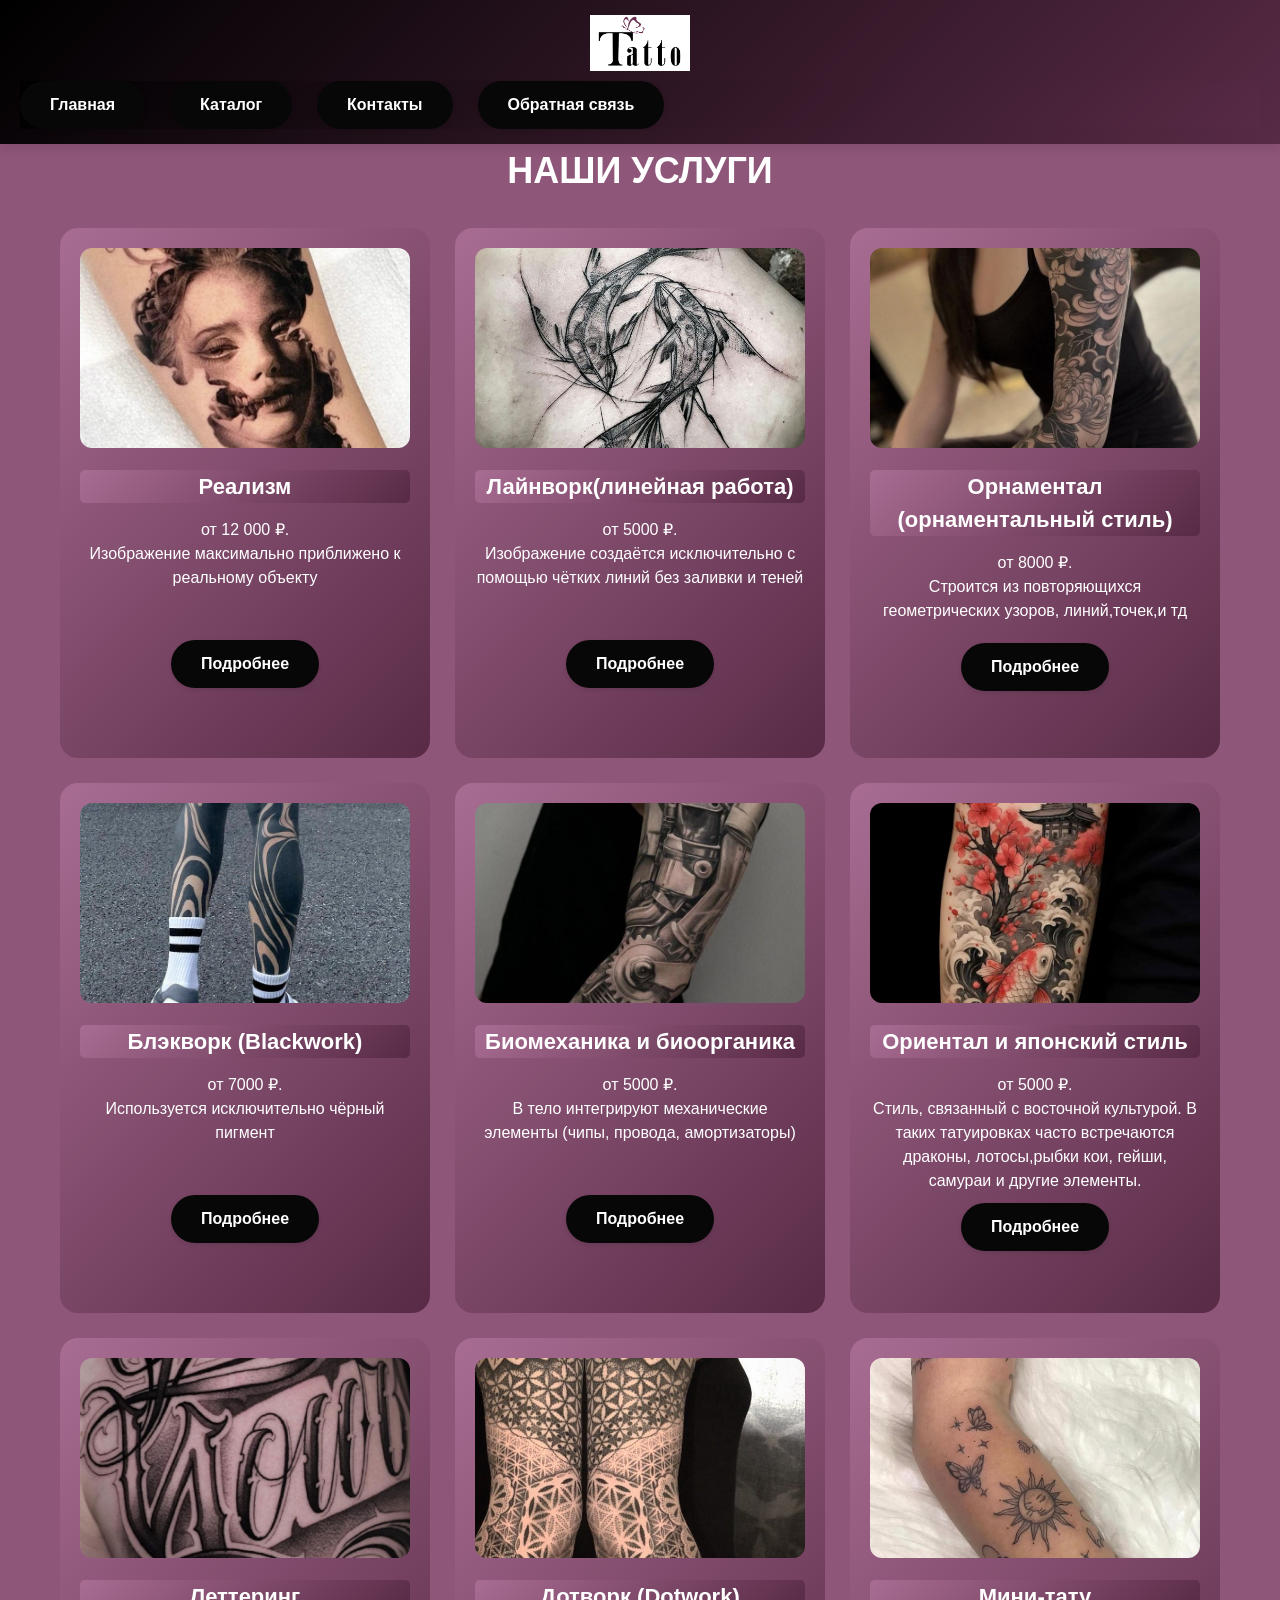
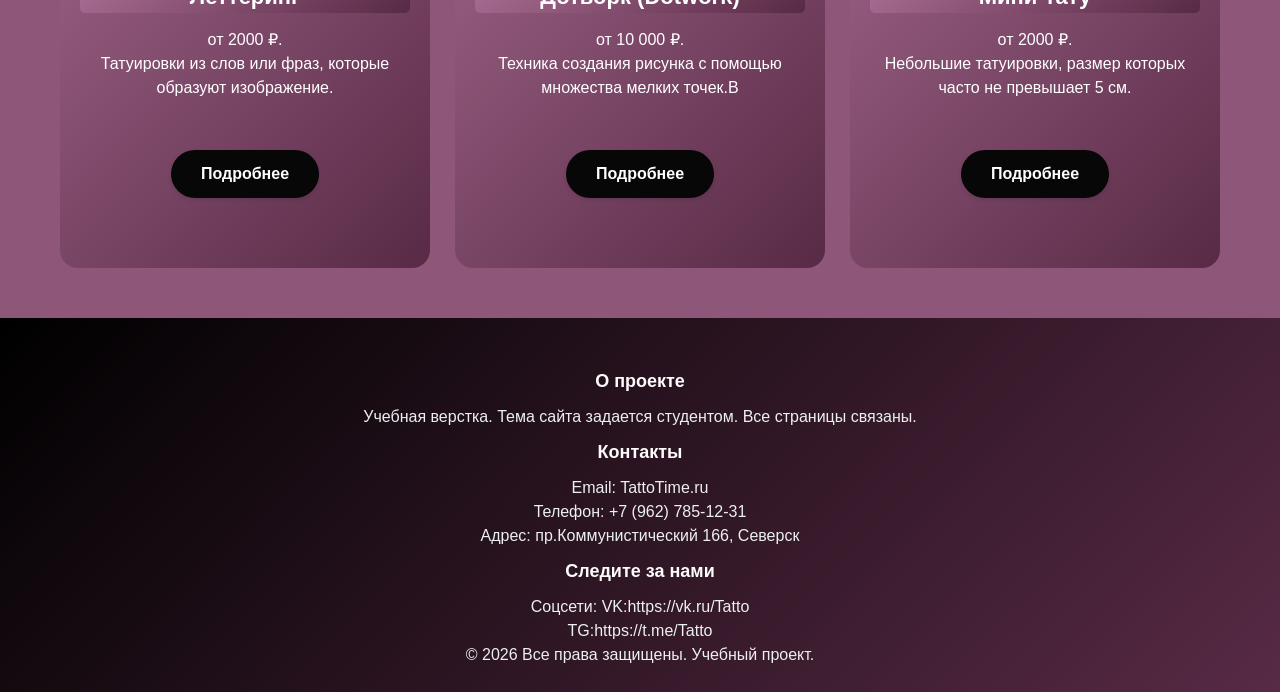
==== commit 317bf922: "ПР-2-3: добавил фоновые изображения, градиенты, переходы, псевдоклассы" ====
--- a/catalog.html
+++ b/catalog.html
@@ -31,7 +31,7 @@
 <div class="cards">
 <div class="card"><img src="img/загрузка.jpg"><h3>Реализм </h3><p>от 12 000 ₽.</p>Изображение максимально приближено к реальному объекту<p></p><a href="areenda.html" class="btn btn-outline-dark" style="margin: 50px;">Подробнее</a></div>
 <div class="card"><img src="img/1.jpg"><h3>Лайнворк(линейная работа) </h3><p> от 5000 ₽.</p>Изображение создаётся исключительно с помощью чётких линий без заливки и теней <p></p><a href="areenda.html" class="btn btn-outline-dark" style="margin: 50px;">Подробнее</a></div>
-<div class="card"><img src="img/2.jpg"><h3>Орнаментал (орнаментальный стиль)</h3><p> от 8000 ₽.</p>Строится из повторяющихся геометрических узоров, линий,точек,и тд <p></p><a href="areenda.html" class="btn btn-outline-dark" style="margin: 10px;">Подробнее</a></div>
+<div class="card"><img src="img/2.jpg"><h3>Орнаментал (орнаментальный стиль)</h3><p> от 8000 ₽.</p>Строится из повторяющихся геометрических узоров, линий,точек,и тд <p></p><a href="areenda.html" class="btn btn-outline-dark" style="margin: 20px;">Подробнее</a></div>
 <div class="card"><img src="img/3.jpg"><h3>Блэкворк (Blackwork)</h3><p> от  7000 ₽.</p> Используется исключительно чёрный пигмент <p></p><a href="areenda.html" class="btn btn-outline-dark" style="margin: 50px;">Подробнее</a></div>
 <div class="card"><img src="img/9.jpg"><h3>Биомеханика и биоорганика </h3><p>от 5000 ₽.</p>В тело интегрируют механические элементы (чипы, провода, амортизаторы) <p></p><a href="areenda.html" class="btn btn-outline-dark" style="margin: 50px;">Подробнее</a></div>
 <div class="card"><img src="img/4.jpg"><h3>Ориентал и японский стиль</h3><p>от 5000 ₽.</p>Стиль, связанный с восточной культурой. В таких татуировках часто встречаются драконы, лотосы,рыбки кои, гейши, самураи и другие элементы. <p></p><a href="areenda.html" class="btn btn-outline-dark" style="margin: 10px;">Подробнее</a></div>
--- a/style.css
+++ b/style.css
@@ -14,12 +14,32 @@
 
 }
 
+.main{
+padding: 30px;
+
+
+
+}
+
+.df1{
+    padding: 30px;
+   
+}
+.s1{
+align-items: start;
+justify-content: start;
+ text-align: center;  
+}
+
+
+
+
 /* Заголовки */
 h1 {
     font-size: 36px;
     color: #ffffff;
     text-align: center;
-    margin-top: 20px;
+    margin-top: 0px;
     margin-bottom: 20px;
 }
 
@@ -52,9 +72,22 @@
 header {
     background-color: #000000;    /* тёмно-синий фон */
     padding: 15px 20px;
-    text-align: left;
+    position: sticky;
+    top: 0;
     z-index: 100;
-}
+
+    background: linear-gradient(135deg, #000000 0%, #582a45 100%);
+    
+}
+
+header .container {
+    display: flex;
+    justify-content: space-between;   /* Логотип слева, меню справа */
+    align-items: center;              /* Вертикальное выравнивание по центру */
+    flex-wrap: wrap;                 /* При сужении экрана меню уйдёт вниз */
+    gap: 15px;
+}
+
 
 header a {
     color: white;
@@ -66,29 +99,43 @@
 /* Логотип */
 header > div > a:first-child {
     font-size: 24px;
+    font-weight: bold;
+    color: white;
+    text-decoration: none;
+
    
 }
 
 /* Список навигации */
 nav ul {
-    list-style: none;              /* убираем маркеры списка */
+    display: flex;
+    list-style: none;
+    gap: 25px;
     margin: 0;
     padding: 0;
+
+    background: linear-gradient(135deg, #000000 0%, #582a45 100%);
+    
 }
 
 nav ul li {
-    display: inline-block;         /* располагаем пункты меню в строку */
-    margin-right: 20px;
+    color: white;
+    text-decoration: none;
+    font-weight: 500;
+    transition: color 0.2s;
+
+    
 }
 
 nav ul li a:hover {
-    text-decoration: underline;    /* подчёркивание при наведении */
+    text-decoration: underline; 
+    background: linear-gradient(135deg, #000000 0%, #582a45 100%);   /* подчёркивание при наведении */
 }
 
 /* Кнопка */
 .btn, button, .button {
     display: inline-block;
-    background-color: #0f0f0f;     /* голубой фон */
+    background-color: #ffffff;     /* голубой фон */
     color: white;
     padding: 10px 25px;
     border-radius: 5px;            /* закруглённые углы */
@@ -96,6 +143,7 @@
     font-weight: bold;
     transition: 0.3s;              /* плавность при наведении */
 }
+
 
 .btn:hover, button:hover, .button:hover {
     background-color: #000000;     /* более тёмный при наведении */
@@ -110,10 +158,12 @@
     padding: 15px;
     margin-bottom: 20px;
     text-align: center;
-}
+    
+}
+
 
 .card-img {
-    background-color: #e0e0e0;
+    background-color: #000000;
     height: 150px;
     border-radius: 5px;
     margin-bottom: 10px;
@@ -132,6 +182,7 @@
     grid-template-columns:repeat(3,1fr);
     gap:25px;
     margin-top:30px;}
+    
 
 .card{
 
@@ -139,6 +190,7 @@
     padding:20px;
     border-radius:18px;
     text-align:center;
+    background: linear-gradient(135deg, #aa6e94f1 0%, #582a45 100%);
     
 }
 
@@ -146,10 +198,15 @@
      height: 200px;
     width: 100%;
     object-fit:cover;
-    border-radius:12px;}
+    border-radius:12px;
+}
 
 .card h3{
-    margin:15px 0;}
+    margin:15px 0;
+    background: linear-gradient(135deg, #aa6e94f1 0%, #582a45 100%);
+border-radius: 5px;            /* закруглённые углы */
+    text-decoration: none;
+    font-weight: bold;}
 
 
 /* Подвал */
@@ -201,6 +258,7 @@
     border-radius: 5px;
     max-width: 500px;
     margin: 0 auto;
+    background: linear-gradient(135deg, #aa6e94f1 0%, #582a45 100%);
 }
 
 form div {
@@ -271,7 +329,7 @@
     border-radius: 12px;
     text-align: center;
     margin-bottom: 20px;
-    box-shadow: 0 2px 8px rgba(0, 0, 0, 0.05);
+    box-shadow: 0 2px 8px rgba(255, 255, 255, 0.05);
     transition: transform 0.2s, box-shadow 0.2s;
 }
 
@@ -384,7 +442,7 @@
 
 
 
-.hero {
+.body {
     background: linear-gradient(135deg, rgb(104, 83, 83) 0%, rgba(0, 0, 0, 0.973) 100%), url('https://via.placeholder.com/1920x600?text=Hero+Background');
     background-size: cover;
     background-position: center;
@@ -393,15 +451,15 @@
     color: rgb(0, 0, 0);
 }
 
-.hero h1, .hero p {
+.body h1, .hero p {
     color: rgb(0, 0, 0);
 }
 
-.hero .btn {
+.body .btn {
     background-color: #ffffff;
 }
 
-.hero .btn:hover {
+.body .btn:hover {
     background-color: #ffffff;
 }
 
@@ -467,8 +525,8 @@
 
 input:focus, textarea:focus, select:focus {
     outline: none;
-    border-color: #eb8ac3;
-    box-shadow: 0 0 0 3px rgba(0, 0, 0, 0.2);
+    border-color: #ffffff;
+    box-shadow: 0 0 0 3px rgba(255, 255, 255, 0.2);
     background-color: #fffef7;
 }
 
@@ -494,8 +552,8 @@
 }
 
 .nav-list a.active {
-    color: #eb8ac3;
-    border-bottom: 2px solid #eb8ac3;
+    color: #722e56;
+    border-bottom: 2px solid #fcfcfc;
     padding-bottom: 5px;
 }
 
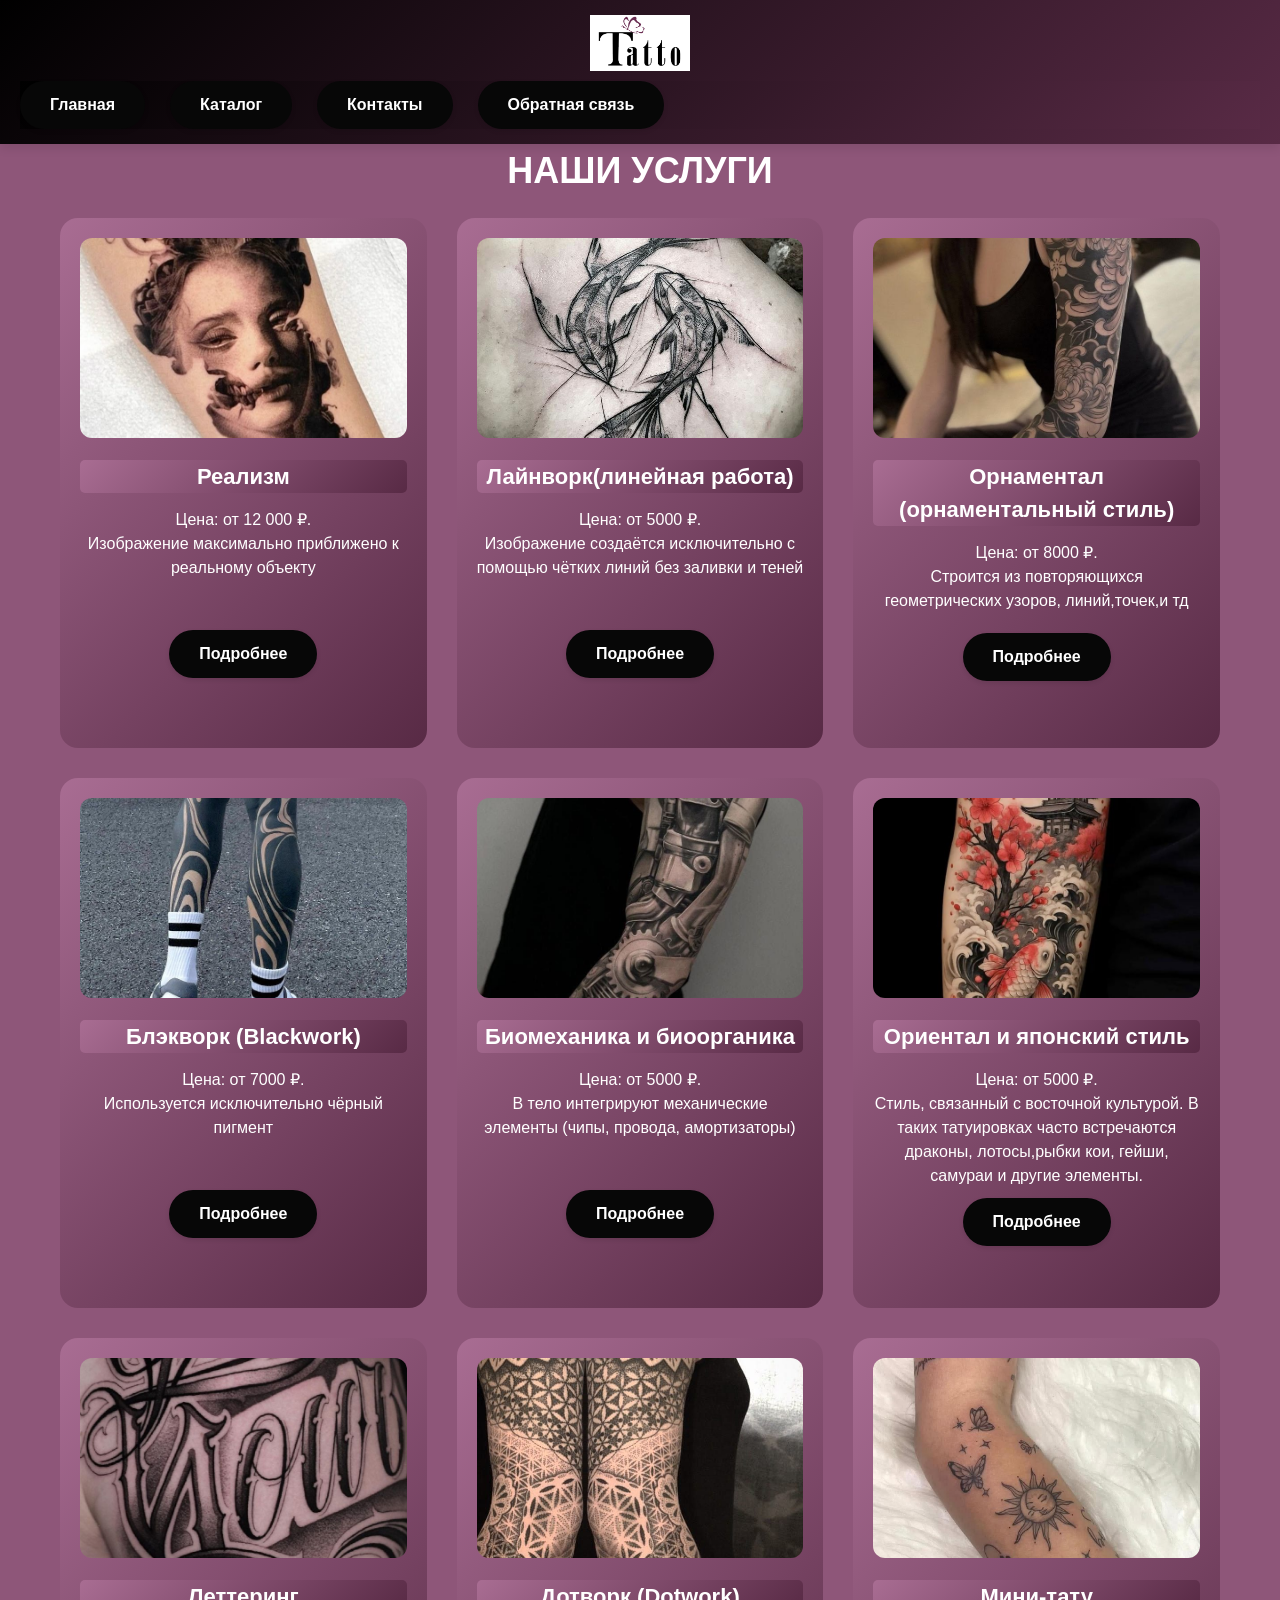
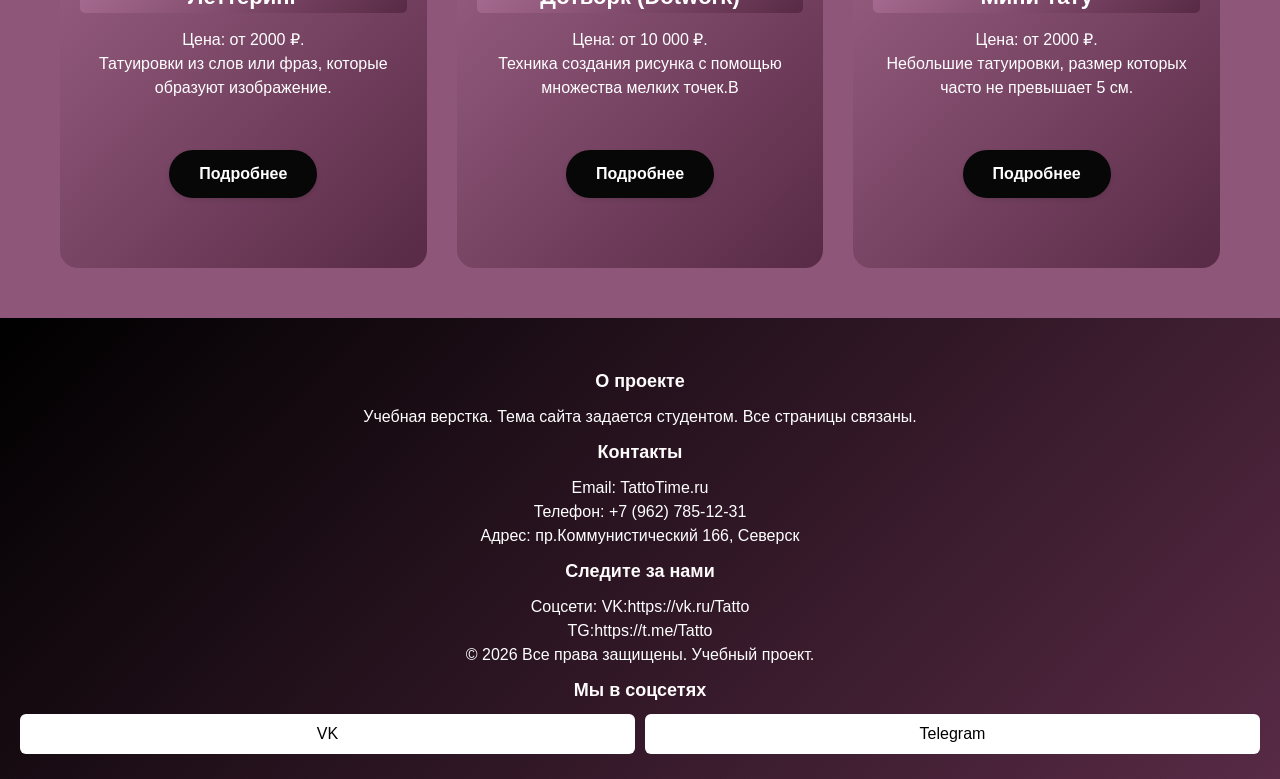
==== commit ea5ea472: "ПР-3-3: добавил продвинутый Grid, именованные области, вложенные сетки" ====
--- a/catalog.html
+++ b/catalog.html
@@ -29,15 +29,15 @@
  <section class="section container">
 <h1> НАШИ УСЛУГИ</h1>
 <div class="cards">
-<div class="card"><img src="img/загрузка.jpg"><h3>Реализм </h3><p>от 12 000 ₽.</p>Изображение максимально приближено к реальному объекту<p></p><a href="areenda.html" class="btn btn-outline-dark" style="margin: 50px;">Подробнее</a></div>
-<div class="card"><img src="img/1.jpg"><h3>Лайнворк(линейная работа) </h3><p> от 5000 ₽.</p>Изображение создаётся исключительно с помощью чётких линий без заливки и теней <p></p><a href="areenda.html" class="btn btn-outline-dark" style="margin: 50px;">Подробнее</a></div>
-<div class="card"><img src="img/2.jpg"><h3>Орнаментал (орнаментальный стиль)</h3><p> от 8000 ₽.</p>Строится из повторяющихся геометрических узоров, линий,точек,и тд <p></p><a href="areenda.html" class="btn btn-outline-dark" style="margin: 20px;">Подробнее</a></div>
-<div class="card"><img src="img/3.jpg"><h3>Блэкворк (Blackwork)</h3><p> от  7000 ₽.</p> Используется исключительно чёрный пигмент <p></p><a href="areenda.html" class="btn btn-outline-dark" style="margin: 50px;">Подробнее</a></div>
-<div class="card"><img src="img/9.jpg"><h3>Биомеханика и биоорганика </h3><p>от 5000 ₽.</p>В тело интегрируют механические элементы (чипы, провода, амортизаторы) <p></p><a href="areenda.html" class="btn btn-outline-dark" style="margin: 50px;">Подробнее</a></div>
-<div class="card"><img src="img/4.jpg"><h3>Ориентал и японский стиль</h3><p>от 5000 ₽.</p>Стиль, связанный с восточной культурой. В таких татуировках часто встречаются драконы, лотосы,рыбки кои, гейши, самураи и другие элементы. <p></p><a href="areenda.html" class="btn btn-outline-dark" style="margin: 10px;">Подробнее</a></div>
-<div class="card"><img src="img/5.jpg"><h3>Леттеринг</h3><p>от 2000 ₽.</p>Татуировки из слов или фраз, которые образуют изображение. <p></p><a href="areenda.html" class="btn btn-outline-dark" style="margin: 50px;">Подробнее</a></div>
-<div class="card"><img src="img/6.jpg"><h3>Дотворк (Dotwork)</h3><p>от 10 000 ₽.</p>Техника создания рисунка с помощью множества мелких точек.В<p></p><a href="areenda.html" class="btn btn-outline-dark" style="margin: 50px;">Подробнее</a></div>
-<div class="card"><img src="img/7.jpg"><h3>Мини-тату</h3><p>от 2000 ₽.</p>Небольшие татуировки, размер которых часто не превышает 5 см.<p></p><a href="areenda.html" class="btn btn-outline-dark" style="margin: 50px;">Подробнее</a></div>
+<div class="card"><img src="img/загрузка.jpg"><h3>Реализм </h3><p> Цена: от 12 000 ₽.</p>Изображение максимально приближено к реальному объекту<p></p><a href="areenda.html" class="btn btn-outline-dark" style="margin: 50px;">Подробнее</a></div>
+<div class="card"><img src="img/1.jpg"><h3>Лайнворк(линейная работа) </h3><p>Цена: от 5000 ₽.</p>Изображение создаётся исключительно с помощью чётких линий без заливки и теней <p></p><a href="areenda.html" class="btn btn-outline-dark" style="margin: 50px;">Подробнее</a></div>
+<div class="card"><img src="img/2.jpg"><h3>Орнаментал (орнаментальный стиль)</h3><p>Цена: от 8000 ₽.</p>Строится из повторяющихся геометрических узоров, линий,точек,и тд <p></p><a href="areenda.html" class="btn btn-outline-dark" style="margin: 20px;">Подробнее</a></div>
+<div class="card"><img src="img/3.jpg"><h3>Блэкворк (Blackwork)</h3><p>Цена: от  7000 ₽.</p> Используется исключительно чёрный пигмент <p></p><a href="areenda.html" class="btn btn-outline-dark" style="margin: 50px;">Подробнее</a></div>
+<div class="card"><img src="img/9.jpg"><h3>Биомеханика и биоорганика </h3><p>Цена: от 5000 ₽.</p>В тело интегрируют механические элементы (чипы, провода, амортизаторы) <p></p><a href="areenda.html" class="btn btn-outline-dark" style="margin: 50px;">Подробнее</a></div>
+<div class="card"><img src="img/4.jpg"><h3>Ориентал и японский стиль</h3><p>Цена: от 5000 ₽.</p>Стиль, связанный с восточной культурой. В таких татуировках часто встречаются драконы, лотосы,рыбки кои, гейши, самураи и другие элементы. <p></p><a href="areenda.html" class="btn btn-outline-dark" style="margin: 10px;">Подробнее</a></div>
+<div class="card"><img src="img/5.jpg"><h3>Леттеринг</h3><p>Цена: от 2000 ₽.</p>Татуировки из слов или фраз, которые образуют изображение. <p></p><a href="areenda.html" class="btn btn-outline-dark" style="margin: 50px;">Подробнее</a></div>
+<div class="card"><img src="img/6.jpg"><h3>Дотворк (Dotwork)</h3><p>Цена: от 10 000 ₽.</p>Техника создания рисунка с помощью множества мелких точек.В<p></p><a href="areenda.html" class="btn btn-outline-dark" style="margin: 50px;">Подробнее</a></div>
+<div class="card"><img src="img/7.jpg"><h3>Мини-тату</h3><p>Цена: от 2000 ₽.</p>Небольшие татуировки, размер которых часто не превышает 5 см.<p></p><a href="areenda.html" class="btn btn-outline-dark" style="margin: 50px;">Подробнее</a></div>
 
 
 
@@ -70,6 +70,15 @@
         <div>
             <p>&copy; 2026 Все права защищены. Учебный проект.</p>
         </div>
+
+        <div class="footer-social">
+            <h4>Мы в соцсетях</h4>
+            <div class="social-grid">
+                <a href="#">VK</a>
+                <a href="#">Telegram</a>
+            </div>
+        </div>
+
     </footer>
 </body>
 </html>
--- a/style.css
+++ b/style.css
@@ -14,6 +14,37 @@
 
 }
 
+.body h1, .hero p {
+    color: rgb(0, 0, 0);
+}
+
+.body .btn {
+    background-color: #ffffff;
+}
+
+.body .btn:hover {
+    background-color: #ffffff;
+}
+
+/* Основной макет главной страницы через grid-areas */
+.page-layout {
+    display: grid;
+    grid-template-areas:
+        "hero hero"
+        "features features"
+        "popular sidebar"
+        "gallery gallery";
+    grid-template-columns: 2fr 1fr;
+    gap: 40px;
+}
+
+.features-section { grid-area: features; }
+.popular-section { grid-area: popular; }
+.sidebar-section { grid-area: sidebar; }
+.gallery-section { grid-area: gallery; }
+
+
+
 .main{
 padding: 30px;
 
@@ -75,8 +106,8 @@
     position: sticky;
     top: 0;
     z-index: 100;
-
     background: linear-gradient(135deg, #000000 0%, #582a45 100%);
+     box-shadow: 0 4px 10px rgba(0, 0, 0, 0.1);  /* тень под шапкой */
     
 }
 
@@ -90,7 +121,6 @@
 
 
 header a {
-    color: white;
     text-decoration: none;         /* убираем подчёркивание у ссылок */
     font-weight: bold;
 }
@@ -129,217 +159,30 @@
 
 nav ul li a:hover {
     text-decoration: underline; 
+    color: #ffffff;
     background: linear-gradient(135deg, #000000 0%, #582a45 100%);   /* подчёркивание при наведении */
 }
+
+/* Первый пункт меню */
+nav ul li:first-child a {
+    font-weight: bold;
+}
+
+/* Последний пункт меню */
+nav ul li:last-child a {
+    color: #ffffff;
+}
+
+/* Для каждого второго пункта (чётного) */
+nav ul li:nth-child(even) a:hover {
+    color: #ffffff;
+}
+
+
 
 /* Кнопка */
 .btn, button, .button {
-    display: inline-block;
-    background-color: #ffffff;     /* голубой фон */
-    color: white;
-    padding: 10px 25px;
-    border-radius: 5px;            /* закруглённые углы */
-    text-decoration: none;
-    font-weight: bold;
-    transition: 0.3s;              /* плавность при наведении */
-}
-
-
-.btn:hover, button:hover, .button:hover {
-    background-color: #000000;     /* более тёмный при наведении */
-    cursor: pointer;
-}
-
-/* Карточки товаров/услуг */
-.product-card {
-    background-color: #f9f9f9;
-    border: 1px solid #dddddd;
-    border-radius: 8px;
-    padding: 15px;
-    margin-bottom: 20px;
-    text-align: center;
-    
-}
-
-
-.card-img {
-    background-color: #000000;
-    height: 150px;
-    border-radius: 5px;
-    margin-bottom: 10px;
-}
-
-.price {
-    font-size: 20px;
-    font-weight: bold;
-    color: #e67e22;               /* оранжевый цвет цены */
-    margin: 10px 0;
-}
-
-.cards{
-   
-    display:grid;
-    grid-template-columns:repeat(3,1fr);
-    gap:25px;
-    margin-top:30px;}
-    
-
-.card{
-
-    background:#aa6e94f1;
-    padding:20px;
-    border-radius:18px;
-    text-align:center;
-    background: linear-gradient(135deg, #aa6e94f1 0%, #582a45 100%);
-    
-}
-
-.card img{
-     height: 200px;
-    width: 100%;
-    object-fit:cover;
-    border-radius:12px;
-}
-
-.card h3{
-    margin:15px 0;
-    background: linear-gradient(135deg, #aa6e94f1 0%, #582a45 100%);
-border-radius: 5px;            /* закруглённые углы */
-    text-decoration: none;
-    font-weight: bold;}
-
-
-/* Подвал */
-footer {
-    background-color: #000000;
-    color: #000000;
-    padding: 30px 20px 20px;
-    margin-top: 40px;
-    
-}
-
-footer a {
-    color: #000000;
-    text-decoration: none;
-}
-
-footer a:hover {
-    text-decoration: underline;
-}
-
-.copyright {
-    text-align: center;
-    margin-top: 20px;
-    font-size: 14px;
-}
-
-/* Контакты */
-.contacts-info {
-    background-color: #131212;
-    padding: 20px;
-    border-radius: 10px;
-    margin-bottom: 30px;
-}
-
-.contacts-info div {
-    margin-bottom: 15px;
-}
-
-.map iframe {
-    width: 100%;
-    border: 1px solid #dddddd;
-    border-radius: 8px;
-}
-
-/* Форма обратной связи */
-form {
-    background-color: #aa6e94f1;
-    padding: 20px;
-    border-radius: 5px;
-    max-width: 500px;
-    margin: 0 auto;
-    background: linear-gradient(135deg, #aa6e94f1 0%, #582a45 100%);
-}
-
-form div {
-    margin-bottom: 15px;
-    margin: 10px;
-    
-}
-
-label {
-    display: block;
-    font-weight: bold;
-    margin-bottom: 5px;
-}
-
-input, textarea, select {
-    width: 100%;
-    padding: 10px;
-    border: 1px solid #000000;
-    border-radius: 5px;
-    font-size: 16px;
-    box-sizing: border-box;
-}
-
-input:focus, textarea:focus, select:focus {
-    outline: none;
-    border-color: #0d0d0e;
-}
-
-
-
-
-
-
-
-
-
-
-/* Универсальное правило — все элементы учитывают padding и border в ширине */
-* {
-    margin: 0;
-    padding: 0;
-    box-sizing: border-box;
-}
-
-.container {
-    max-width: 1200px;
-    margin: 0 auto;   /* центрирование блока */
-    padding: 0 20px;  /* внутренние отступы по бокам */
-}
-
-.product-card {
-    background-color: #ffffff;
-    border: 1px solid #e0e0e0;
-    border-radius: 12px;
-    padding: 20px;
-    margin-bottom: 25px;
-    text-align: center;
-    transition: box-shadow 0.3s;
-}
-
-.product-card:hover {
-    box-shadow: 0 5px 15px rgba(0, 0, 0, 0.1);  /* тень при наведении */
-}
-
-.feature-card {
-    background-color: #f0f4f8;
-    padding: 25px 20px;
-    border-radius: 12px;
-    text-align: center;
-    margin-bottom: 20px;
-    box-shadow: 0 2px 8px rgba(255, 255, 255, 0.05);
-    transition: transform 0.2s, box-shadow 0.2s;
-}
-
-.feature-card:hover {
-    transform: translateY(-3px);
-    box-shadow: 0 6px 16px rgba(0, 0, 0, 0.1);
-}
-
-.btn, button, .button {
-    display: inline-block;
+   display: inline-block;
     background-color: #070707;
     color: white;
     padding: 12px 30px;        /* увеличили отступы */
@@ -352,10 +195,342 @@
     box-shadow: 0 2px 5px rgba(0, 0, 0, 0.1);
 }
 
+
 .btn:hover, button:hover, .button:hover {
-    background-color: #2980b9;
+    background-color: #53214b;
     box-shadow: 0 4px 10px rgba(0, 0, 0, 0.15);
 }
+
+.btn:active, button:active, .button:active {
+    transform: scale(0.97);   /* эффект нажатия */
+}
+
+
+/* Карточки товаров/услуг */
+.product-card {
+    background-color: #f9f9f9;
+    border: 1px solid #dddddd;
+    border-radius: 8px;
+    padding: 15px;
+    margin-bottom: 20px;
+    text-align: center;
+    transition: transform 0.2s, box-shadow 0.2s;
+    
+}
+
+.product-card:hover {
+    transform: translateY(-5px);
+}
+
+
+.card-img {
+    background-color: #000000;
+    height: 150px;
+    border-radius: 5px;
+    margin-bottom: 10px;
+    transition: transform 0.3s;
+    overflow: hidden;
+}
+
+.cards-grid {
+    display: grid;
+    grid-template-columns: repeat(auto-fit, minmax(280px, 1fr));
+    gap: 30px;
+}
+
+
+.product-card:hover .card-img {
+    transform: scale(1.02);
+}
+
+
+.price {
+    font-size: 20px;
+    font-weight: bold;
+    color: #e67e22;               /* оранжевый цвет цены */
+    margin: 10px 0;
+}
+
+.cards{
+   
+     display: grid;
+    grid-template-columns: repeat(auto-fill, minmax(280px, 1fr));
+    gap: 30px;
+}
+
+    
+
+.card{
+
+    background:#aa6e94f1;
+    padding:20px;
+    border-radius:18px;
+    text-align:center;
+    background: linear-gradient(135deg, #aa6e94f1 0%, #582a45 100%);
+    
+}
+
+.card img{
+     height: 200px;
+    width: 100%;
+    object-fit:cover;
+    border-radius:12px;
+
+}
+
+.card h3{
+    margin:15px 0;
+    background: linear-gradient(135deg, #aa6e94f1 0%, #582a45 100%);
+border-radius: 5px;            /* закруглённые углы */
+    text-decoration: none;
+    font-weight: bold;}
+
+    .popular-grid {
+    display: grid;
+    grid-template-columns: repeat(auto-fill, minmax(260px, 1fr));
+    gap: 25px;
+}
+
+
+    .product-card {
+        display: flex;
+        flex-direction: column;
+        height: 100%;
+         display: flex;
+    flex-direction: column;
+    background-color: #ffffff;
+    border: 1px solid #e0e0e0;
+    border-radius: 12px;
+    overflow: hidden;
+    transition: box-shadow 0.2s;
+    }
+
+
+    
+    /* Чтобы кнопка была внизу */
+.product-card .card-content {
+    flex: 1;
+    display: flex;
+    flex-direction: column;
+    padding: 15px;
+}
+
+    
+   .product-card .price {
+    margin-top: auto;
+}
+
+/* Сетка преимуществ на Flexbox */
+.features-grid {
+     display: grid;
+    grid-template-columns: repeat(auto-fit, minmax(220px, 1fr));
+    gap: 30px;
+
+}
+
+
+
+.feature-card {
+    flex: 1;
+    min-width: 200px;
+    max-width: 280px;
+    background-color: #f0f4f8;
+    padding: 25px 20px;
+    border-radius: 12px;
+    text-align: center;
+    transition: box-shadow 0.2s;
+    text-align: center;
+    margin-bottom: 20px;
+    box-shadow: 0 2px 8px rgba(255, 255, 255, 0.05);
+    transition: transform 0.2s, box-shadow 0.2s;
+
+}
+
+.feature-card:hover {
+    transform: translateY(-3px);
+    box-shadow: 0 6px 16px rgba(0, 0, 0, 0.1);
+}
+
+
+
+
+/* Подвал */
+footer {
+    background-color: #ffffff;
+    color: #ffffff;
+    padding: 40px 20px 25px;
+    margin-top: 50px;
+
+    
+}
+
+footer a {
+    transition: color 0.2s;
+}
+
+footer a:hover {
+    color: #eb8ac3;
+    text-decoration: underline;
+}
+
+footer a:active {
+    color: #eb8ac3;
+}
+
+
+footer .container {
+    display: flex;
+    justify-content: space-between;
+    flex-wrap: wrap;
+    gap: 30px;
+}
+
+.footer-col {
+    margin-bottom: 20px;
+}
+
+.footer-col h4 {
+    color: white;
+    margin-bottom: 15px;
+    font-size: 18px;
+}
+
+.footer-col p, .footer-col a {
+    color: #bdc3c7;
+    text-decoration: none;
+    line-height: 1.8;
+}
+
+.footer-col a:hover {
+    color: #ffffff;
+}
+
+.copyright {
+    text-align: center;
+    padding-top: 30px;
+    margin-top: 20px;
+    border-top: 1px solid #3d566e;
+    font-size: 14px;
+    color: #95a5a6;
+}
+
+
+
+.social-grid {
+    display: grid;
+    grid-template-columns: repeat(2, 1fr);
+    gap: 10px;
+    margin-top: 10px;
+}
+
+.social-grid a {
+    background-color: #ffffff;
+    padding: 8px 12px;
+    text-align: center;
+    border-radius: 6px;
+    transition: background-color 0.2s;
+}
+
+.social-grid a:hover {
+    background-color: #aa6e94f1;
+    color: #000000;
+}
+
+
+
+
+footer a {
+    color: #000000;
+    text-decoration: none;
+}
+
+footer a:hover {
+    text-decoration: underline;
+}
+
+.copyright {
+    text-align: center;
+    margin-top: 20px;
+    font-size: 14px;
+}
+
+/* Контакты */
+.contacts-info {
+    background-color: #ffffff;
+    padding: 25px;
+    border-radius: 12px;
+    margin-bottom: 30px;
+    box-shadow: 0 4px 12px rgba(0, 0, 0, 0.08);
+    border: 1px solid #eeeeee;
+
+}
+
+.contacts-info div {
+    margin-bottom: 15px;
+    flex: 1;
+    min-width: 150px;
+
+}
+
+.map iframe {
+    width: 100%;
+    border: 1px solid #dddddd;
+    border-radius: 8px;
+}
+
+/* Форма обратной связи */
+form {
+   background-color: #aa6e94f1;
+    padding: 30px;
+    border-radius: 16px;
+    max-width: 600px;
+    margin: 0 auto;
+    box-shadow: 0 8px 20px rgba(0, 0, 0, 0.1);
+    border: 1px solid #000000;
+    background: linear-gradient(135deg, #aa6e94f1 0%, #582a45 100%);
+}
+
+form div {
+     margin-bottom: 20px;
+    
+}
+
+label {
+    display: block;
+    font-weight: 600;
+    margin-bottom: 8px;
+}
+
+input, textarea, select {
+    width: 100%;
+    padding: 10px;
+    border: 1px solid #000000;
+    border-radius: 5px;
+    font-size: 16px;
+    box-sizing: border-box;
+}
+
+input:focus, textarea:focus, select:focus {
+    outline: none;
+    border-color: #ffffff;
+    box-shadow: 0 0 0 3px rgba(0, 0, 0, 0.2);
+    background-color: #fffef7;
+}
+
+
+/* Универсальное правило — все элементы учитывают padding и border в ширине */
+* {
+    margin: 0;
+    padding: 0;
+    box-sizing: border-box;
+}
+
+.container {
+    max-width: 1200px;
+    margin: 0 auto;   /* центрирование блока */
+    padding: 0 20px;  /* внутренние отступы по бокам */
+}
+
 
 input, textarea, select {
     width: 100%;
@@ -366,161 +541,10 @@
     transition: border-color 0.3s, box-shadow 0.3s;
 }
 
-input:focus, textarea:focus, select:focus {
-    outline: none;
-    border-color: #3498db;
-    box-shadow: 0 0 0 3px rgba(52, 152, 219, 0.2);  /* свечение вокруг поля */
-}
-
-header {
-    background-color: #050505;
-    padding: 15px 20px;
-    box-shadow: 0 4px 10px rgba(0, 0, 0, 0.1);  /* тень под шапкой */
-    position: sticky;
-    top: 0;
-}
-
-footer {
-    background-color: #000000;
-    color: #ecf0f1;
-    padding: 40px 20px 25px;
-    margin-top: 50px;
-}
-
-.footer-col {
-    margin-bottom: 20px;
-}
-
-.footer-col h4 {
-    margin-bottom: 15px;
-    font-size: 18px;
-}
-
 section {
     margin-top: 40px;
     margin-bottom: 40px;
-}
-
-.hero {
-    background: linear-gradient(135deg, #f3f4f6 0%, #e5e7eb 100%);
-    padding: 60px 0;
-    margin-top: 0;
-}
-
-.contacts-info {
-    background-color: #ffffff;
-    padding: 25px;
-    border-radius: 12px;
-    margin-bottom: 30px;
-    box-shadow: 0 4px 12px rgba(0, 0, 0, 0.08);
-    border: 1px solid #eeeeee;
-}
-
-form {
-background-color: #aa6e94f1;
-    padding: 30px;
-    border-radius: 16px;
-    max-width: 600px;
-    margin: 0 auto;
-    box-shadow: 0 8px 20px rgba(0, 0, 0, 0.1);
-    border: 1px solid #000000;
-}
-
-form div {
-    margin-bottom: 20px;
-}
-
-label {
-    display: block;
-    font-weight: 600;
-    margin-bottom: 8px;
-}
-
-
-
-
-
-
-
-.body {
-    background: linear-gradient(135deg, rgb(104, 83, 83) 0%, rgba(0, 0, 0, 0.973) 100%), url('https://via.placeholder.com/1920x600?text=Hero+Background');
-    background-size: cover;
-    background-position: center;
-    padding: 80px 0;
-    text-align: center;
-    color: rgb(0, 0, 0);
-}
-
-.body h1, .hero p {
-    color: rgb(0, 0, 0);
-}
-
-.body .btn {
-    background-color: #ffffff;
-}
-
-.body .btn:hover {
-    background-color: #ffffff;
-}
-
-.product-card:hover {
-    background: linear-gradient(to bottom, #0e0d0d, #fafafa);
-    box-shadow: 0 10px 25px rgb(255, 255, 255);
-}
-
-/* Первый пункт меню */
-nav ul li:first-child a {
-    font-weight: bold;
-}
-
-/* Последний пункт меню */
-nav ul li:last-child a {
-    color: #ffffff;
-}
-
-/* Для каждого второго пункта (чётного) */
-nav ul li:nth-child(even) a:hover {
-    color: #ffffff;
-}
-
-
-.btn, button, .button {
-    transition: all 0.25s ease;
-}
-
-.btn:active, button:active, .button:active {
-    transform: scale(0.97);   /* эффект нажатия */
-}
-
-.product-card {
-    transition: transform 0.2s, box-shadow 0.2s;
-}
-
-.product-card:hover {
-    transform: translateY(-5px);
-}
-
-.card-img {
-    transition: transform 0.3s;
-    overflow: hidden;
-}
-
-.product-card:hover .card-img {
-    transform: scale(1.02);
-}
-
-
-footer a {
-    transition: color 0.2s;
-}
-
-footer a:hover {
-    color: #eb8ac3;
-    text-decoration: underline;
-}
-
-footer a:active {
-    color: #eb8ac3;
+    transition: opacity 0.5s;
 }
 
 input:focus, textarea:focus, select:focus {
@@ -543,9 +567,6 @@
     background: linear-gradient(135deg, #000000 0%, #582a45 100%);
 }
 
-section {
-    transition: opacity 0.5s;
-}
 
 section:hover {
     opacity: 0.98;
@@ -559,3 +580,111 @@
 
 
 
+
+
+
+
+
+
+/* Галерея — сложная сетка с разными размерами */
+.gallery-grid {
+    display: grid;
+    grid-template-columns: repeat(4, 1fr);
+    grid-auto-rows: 200px;
+    gap: 15px;
+}
+
+.gallery-item {
+    
+    display: flex;
+    align-items: center;
+    justify-content: center;
+    border-radius: 8px;
+    font-size: 18px;
+    font-weight: bold;
+}
+
+/* Растягиваем некоторые элементы на несколько колонок/строк */
+.gallery-item-1 {
+    grid-column: span 2;
+    grid-row: span 2;
+    
+}
+
+.gallery-item-3 {
+    grid-column: span 2;
+    
+}
+
+.gallery-item-5 {
+    grid-row: span 2;
+   
+}
+
+
+.page-layout {
+    display: grid;
+    grid-template-areas:
+        "body body"
+        "features features"
+        "gallery gallery";
+    grid-template-columns: 2fr 1fr;
+    gap: 40px;
+}
+
+.body-section { grid-area: hero; }
+.features-section { grid-area: features; }
+.gallery-section { grid-area: gallery; }
+
+@media (max-width: 768px) {
+    .page-layout {
+        grid-template-areas:
+            "hero"
+            "features"
+            "popular"
+            "sidebar"
+            "gallery";
+        grid-template-columns: 1fr;
+    }
+}
+
+
+.social-links {
+    display: grid;
+    grid-template-columns: repeat(4, 1fr);
+    gap: 15px;
+    margin-top: 15px;
+}
+
+.social-icon {
+    background-color: #3d566e;
+    padding: 10px;
+    text-align: center;
+    border-radius: 50%;
+    transition: all 0.2s;
+}
+
+
+.pinterest-grid {
+    display: grid;
+    grid-template-columns: repeat(auto-fill, minmax(200px, 1fr));
+    grid-auto-rows: 10px;
+    gap: 15px;
+}
+
+.pinterest-item {
+    background-color: #3498db;
+    border-radius: 0px;
+    padding: 0px;
+    color: white;
+    grid-row-end: span 20;
+}
+
+.cards-grid {
+    display: grid;
+    grid-template-columns: repeat(auto-fit, minmax(280px, 1fr));
+    gap: 30px;
+}
+
+
+
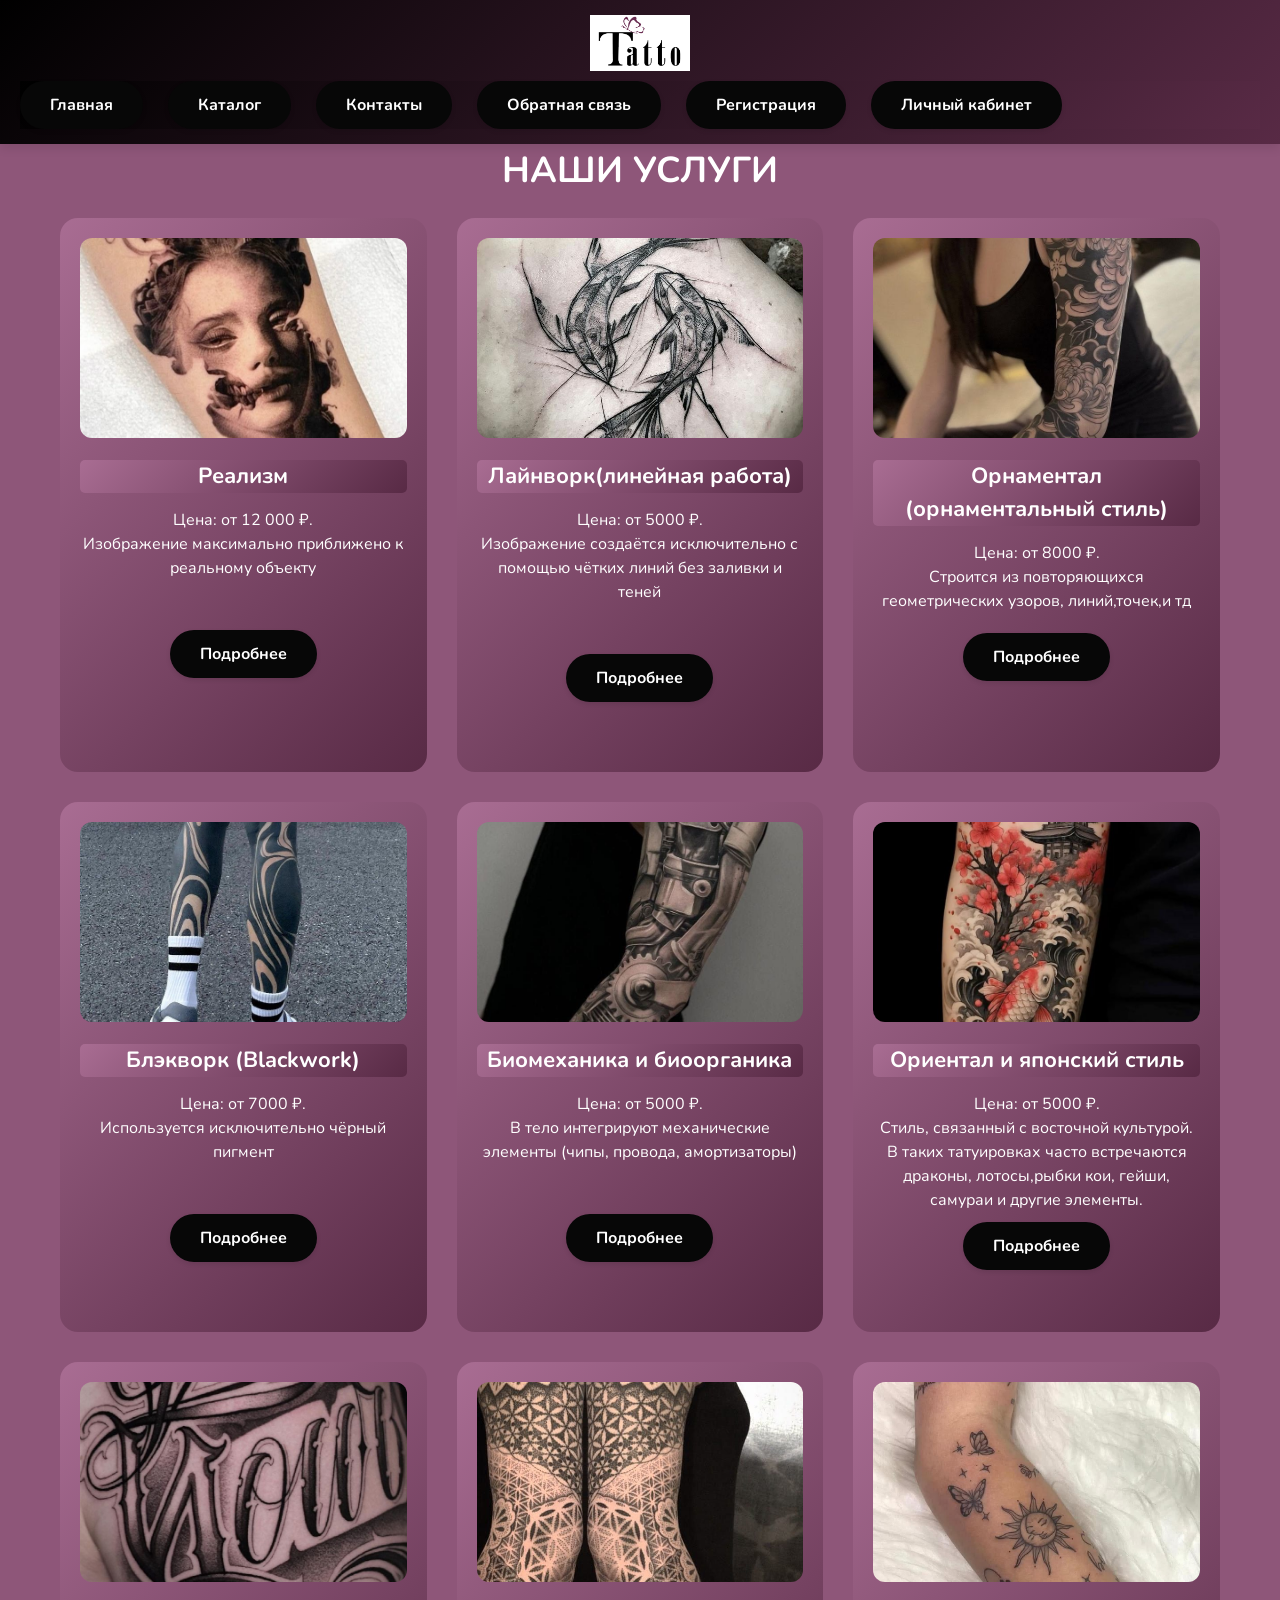
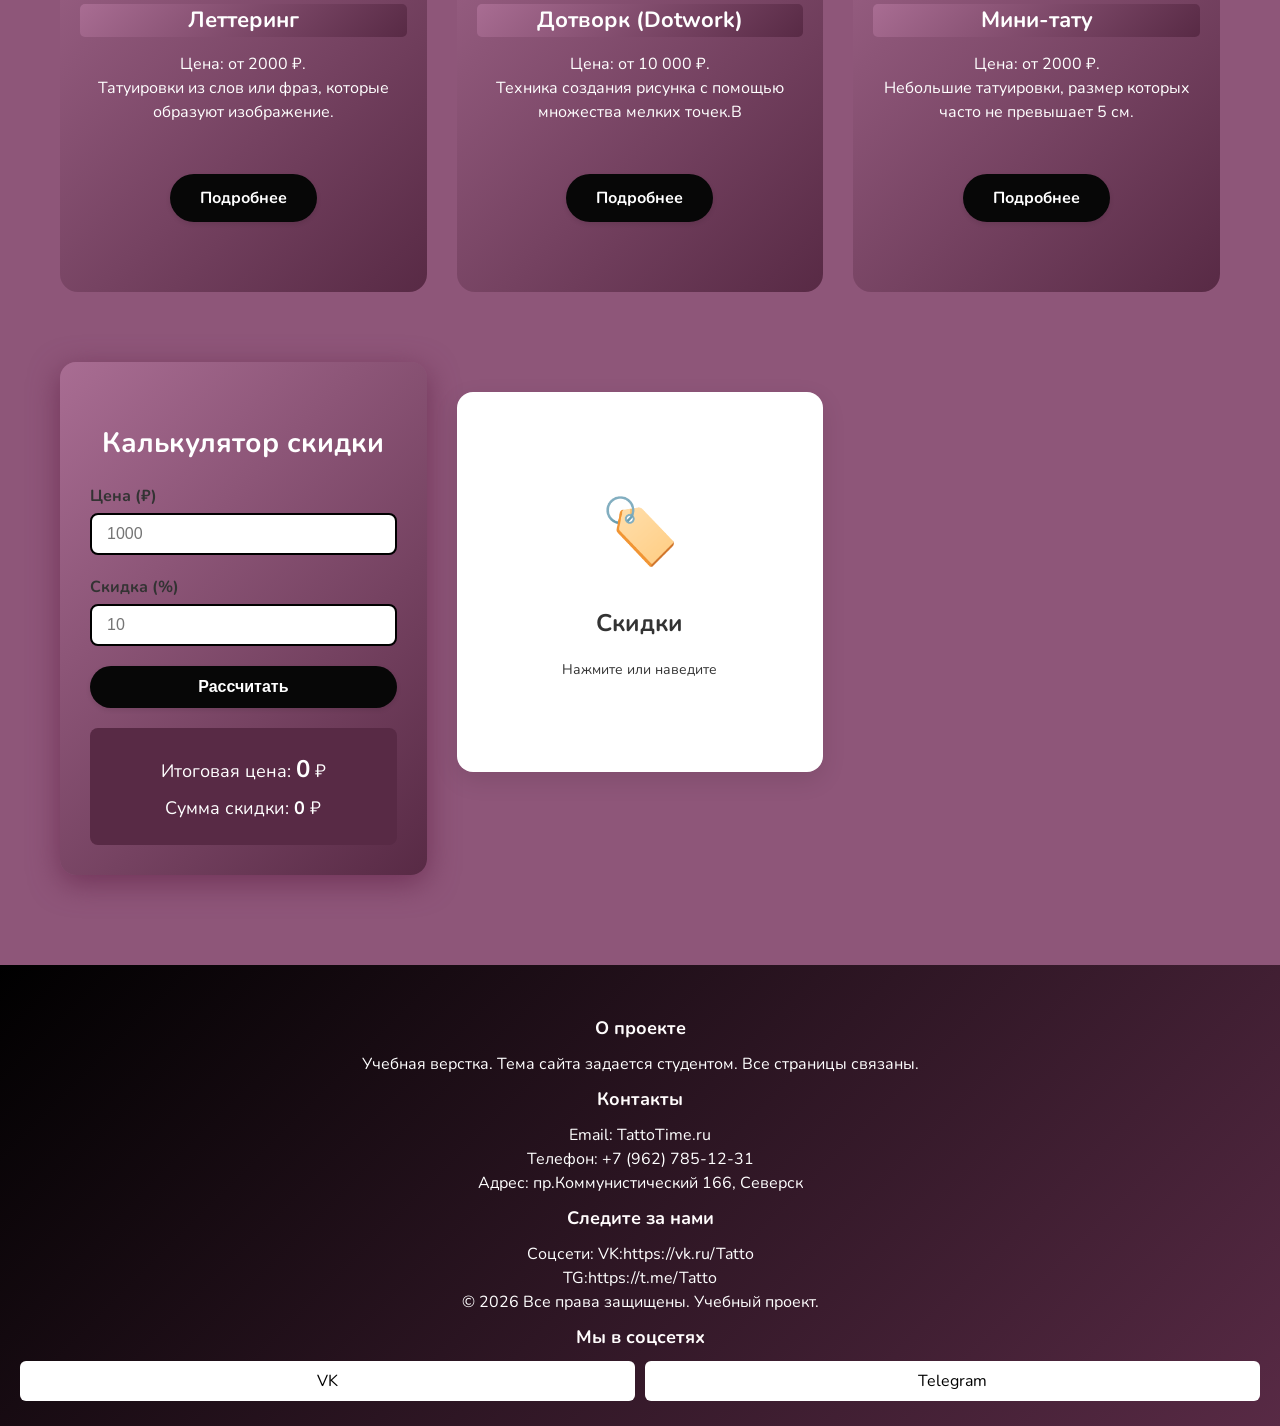
==== commit 996be14d: "ПР-9" ====
--- a/catalog.html
+++ b/catalog.html
@@ -18,6 +18,8 @@
                     <li><a  href="catalog.html" button type="button" class="btn btn-outline-primary">Каталог </button></a></li>
                     <li><a  href="contacts.html" button type="button" class="btn btn-outline-primary">Контакты </button></a></li>
                     <li><a  href="feedback.html" button type="button" class="btn btn-outline-primary">Обратная связь </button></a></li>
+                    <li><a  href="signup.html" button type="button" class="btn btn-secondary">Регистрация </button></a></li>
+                    <li><a  href="profile.html" button type="button" class="btn btn-secondary">Личный кабинет</button></a></li>
             </nav>
         </div>
     </header>
@@ -38,15 +40,62 @@
 <div class="card"><img src="img/5.jpg"><h3>Леттеринг</h3><p>Цена: от 2000 ₽.</p>Татуировки из слов или фраз, которые образуют изображение. <p></p><a href="areenda.html" class="btn btn-outline-dark" style="margin: 50px;">Подробнее</a></div>
 <div class="card"><img src="img/6.jpg"><h3>Дотворк (Dotwork)</h3><p>Цена: от 10 000 ₽.</p>Техника создания рисунка с помощью множества мелких точек.В<p></p><a href="areenda.html" class="btn btn-outline-dark" style="margin: 50px;">Подробнее</a></div>
 <div class="card"><img src="img/7.jpg"><h3>Мини-тату</h3><p>Цена: от 2000 ₽.</p>Небольшие татуировки, размер которых часто не превышает 5 см.<p></p><a href="areenda.html" class="btn btn-outline-dark" style="margin: 50px;">Подробнее</a></div>
+<section>
+<div class="calculator-container">
+    <h2>Калькулятор скидки</h2>
+    <div class="calculator">
+        <div class="input-group">
+            <label for="originalPrice">Цена (₽)</label>
+            <input type="number" id="originalPrice" placeholder="1000" min="0">
+        </div>
+        <div class="input-group">
+            <label for="discountPercent">Скидка (%)</label>
+            <input type="number" id="discountPercent" placeholder="10" min="0" max="100">
+        </div>
+        <button id="calculateBtn">Рассчитать</button>
+        <div class="result" id="result">
+            <p>Итоговая цена: <span id="finalPrice">0</span> ₽</p>
+            <p>Сумма скидки: <span id="discountAmount">0</span> ₽</p>
+        </div>
+    </div>
+</div>
+</section>
 
 
+<section>
+    <h2></h2>
+        <div class="card-grid">
+            <!-- Карточка 1 -->
+            <div class="flip-card" onclick="this.classList.toggle('flipped')">
+                <div class="flip-card-inner">
+                    <div class="flip-card-front">
+                        <div class="flip-card-icon">🏷️</div>
+                        <h3>Скидки</h3>
+                        <p>Нажмите или наведите</p>
+                    </div>
+                    <div class="flip-card-back">
+                        <h3>Как получить скидку?</h3>
+                        <p>Спросите администратора при записи.</p>
+                        <p>Скидка для новых клиентов.</p>
+                        <p>За активность в соцсетях.</p>
+                        <a href="contacts.html" class="flip-card-btn">Подробнее</a>
+                    </div>
+                </div>
+            </div>
+    
 
-
-
-
-            </div>
+    
+           
+    
+        <script>
+            // Дополнительная анимация — карточки появляются с задержкой
+            document.querySelectorAll('.flip-card').forEach((card, index) => {
+                card.style.animationDelay = `${index * 0.2}s`;
+            });
+        </script>
         </section>
     </main>
+
 
     <footer>
         <div>
@@ -80,5 +129,6 @@
         </div>
 
     </footer>
+    <script src="discount.js"></script>
 </body>
 </html>
--- a/style.css
+++ b/style.css
@@ -1,6 +1,11 @@
+@font-face {
+    font-family: "Nunito";
+    src: url(fonts/Nunito-VariableFont_wght.ttf);
+}
+
 /* Общие стили для всего сайта */
 body {
-    font-family: Arial, Helvetica, sans-serif;
+    /* font-family: Arial, Helvetica, sans-serif; */
     font-size: 16px;
     color: #ffffff;           /* тёмно-серый текст */
     background-color: #884d72f1; /* белый фон */
@@ -10,6 +15,7 @@
     text-align: center;
     justify-content: space-evenly;
     flex-direction: column;
+    font-family: "Nunito";
 
 
 }
@@ -25,6 +31,159 @@
 .body .btn:hover {
     background-color: #ffffff;
 }
+
+* {
+    box-sizing: border-box;
+}
+
+
+.slider-container {
+    text-align: center;
+   background: linear-gradient(135deg, #aa6e94f1 0%, #582a45 100%);
+    padding: 30px;
+    border-radius: 16px;
+    box-shadow: 0 8px 30px rgba(0,0,0,0.1);
+    max-width: 800px;
+    width: 100%;
+    margin: 40px auto;
+    padding: 0 20px;
+    box-sizing: border-box;
+
+
+}
+
+.slider {
+    display: flex;
+    align-items: center;
+    gap: 15px;
+    justify-content: center;
+}
+
+.slider-image-wrapper {
+    flex: 1;
+    overflow: hidden;
+    border-radius: 12px;
+    
+}
+
+.slider-image-wrapper img {
+    width: 100%;
+    height: 300px;
+    object-fit: cover;
+    display: block;
+    transition: opacity 0.3s;
+}
+
+.slider-btn {
+    background: #582a45;
+    color: #000000;
+    border: none;
+    width: 50px;
+    height: 50px;
+    border-radius: 50%;
+    font-size: 24px;
+    cursor: pointer;
+    transition: background 0.2s;
+}
+
+.slider-btn:hover {
+    background: #ffffff;
+}
+
+.image-counter {
+    margin-top: 15px;
+    font-size: 18px;
+    color: #000000;
+}
+
+
+
+.calculator-container {
+    background: linear-gradient(135deg, #aa6e94f1 0%, #582a45 100%);
+    padding: 30px;
+    border-radius: 16px;
+    box-shadow: 0 8px 30px rgba(112, 51, 87, 0.986);
+    max-width: 420px;
+    width: 100%;
+    text-align: center;
+}
+
+.input-group {
+    margin-bottom: 20px;
+    text-align: left;
+}
+
+.input-group label {
+    display: block;
+    font-weight: bold;
+    margin-bottom: 5px;
+    color: #333;
+}
+
+.input-group input {
+    width: 100%;
+    padding: 10px 15px;
+    border: 2px solid #000000;
+    border-radius: 8px;
+    font-size: 16px;
+    transition: border-color 0.2s;
+}
+
+.input-group input:focus {
+    outline: none;
+    border-color: #ffffff;
+}
+
+button {
+    background: #ffffff;
+    color: #53214b;
+    border: none;
+    padding: 12px 30px;
+    border-radius: 30px;
+    font-size: 18px;
+    font-weight: bold;
+    cursor: pointer;
+    transition: background 0.2s;
+    width: 100%;
+}
+
+button:hover {
+    background: #ffffff;
+}
+
+.result {
+    margin-top: 20px;
+    padding: 15px;
+    background: #582a45;
+    border-radius: 8px;
+}
+
+.result p {
+    margin: 8px 0;
+    font-size: 18px;
+}
+
+#finalPrice {
+    font-weight: bold;
+    font-size: 24px;
+    color: #ffffff;
+}
+
+#discountAmount {
+    font-weight: bold;
+    color: #ffffff;
+}
+
+
+
+
+
+
+
+
+
+
+
 
 /* Основной макет главной страницы через grid-areas */
 .page-layout {
@@ -48,19 +207,9 @@
 .main{
 padding: 30px;
 
-
-
-}
-
-.df1{
-    padding: 30px;
-   
-}
-.s1{
-align-items: start;
-justify-content: start;
- text-align: center;  
-}
+}
+
+
 
 
 
@@ -113,11 +262,19 @@
 
 header .container {
     display: flex;
-    justify-content: space-between;   /* Логотип слева, меню справа */
-    align-items: center;              /* Вертикальное выравнивание по центру */
-    flex-wrap: wrap;                 /* При сужении экрана меню уйдёт вниз */
-    gap: 15px;
-}
+    justify-content: space-between;
+    align-items: center;
+    flex-wrap: wrap;
+}
+
+@media (max-width: 768px) {
+    header .container {
+        flex-direction: column;
+        gap: 15px;
+    }
+}
+
+
 
 
 header a {
@@ -137,16 +294,35 @@
 }
 
 /* Список навигации */
+/* Меню — горизонтальное на десктопе */
 nav ul {
     display: flex;
+    gap: 25px;
     list-style: none;
-    gap: 25px;
     margin: 0;
     padding: 0;
-
     background: linear-gradient(135deg, #000000 0%, #582a45 100%);
-    
-}
+}
+
+/* На телефонах и планшетах — вертикальное */
+@media (max-width: 768px) {
+    nav ul {
+        flex-direction: column;
+        align-items: center;
+        gap: 10px;
+        width: 100%;
+    }
+    nav ul li {
+        width: 100%;
+        text-align: center;
+    }
+    nav ul li a {
+        display: block;
+        padding: 8px 0;
+        width: 100%;
+    }
+}
+
 
 nav ul li {
     color: white;
@@ -295,7 +471,7 @@
     .product-card {
         display: flex;
         flex-direction: column;
-        height: 100%;
+        height: 30%;
          display: flex;
     flex-direction: column;
     background-color: #ffffff;
@@ -306,6 +482,144 @@
     }
 
 
+
+    /* Контейнер карточки */
+.flip-card {
+    background-color: transparent;
+    height: 380px;
+    perspective: 1000px;  /* Создаёт 3D-эффект */
+    cursor: pointer;
+    animation: fadeInUp 0.6s ease forwards;
+    opacity: 0;
+    
+   
+}
+
+@keyframes fadeInUp {
+    from {
+        opacity: 0;
+        transform: translateY(30px);
+    }
+    to {
+        opacity: 1;
+        transform: translateY(0);
+    }
+}
+
+/* Внутренний блок, который вращается */
+.flip-card-inner {
+    position: relative;
+    width: 100%;
+    height: 100%;
+    transition: transform 0.6s;
+    transform-style: preserve-3d;
+}
+
+/* Переворот при наведении (CSS-версия) */
+.flip-card:hover .flip-card-inner {
+    transform: rotateY(180deg);
+}
+
+/* Если используется класс flipped (для клика) */
+.flip-card.flipped .flip-card-inner {
+    transform: rotateY(180deg);
+}
+
+/* Передняя и задняя стороны карточки */
+.flip-card-front,
+.flip-card-back {
+    position: absolute;
+    width: 100%;
+    height: 100%;
+    backface-visibility: hidden;  /* Скрываем обратную сторону */
+    border-radius: 16px;
+    box-shadow: 0 8px 25px rgba(0,0,0,0.1);
+    display: flex;
+    flex-direction: column;
+    align-items: center;
+    justify-content: center;
+    padding: 30px;
+}
+
+.flip-card-front {
+    background: rgb(255, 255, 255);
+}
+
+.flip-card-back {
+    background: linear-gradient(135deg, #aa6e94f1 0%, #582a45 100%);
+    color: rgb(255, 255, 255);
+    transform: rotateY(180deg);
+}
+
+.flip-card-icon {
+    font-size: 64px;
+    margin-bottom: 15px;
+}
+
+.flip-card-front h3 {
+    font-size: 24px;
+    color: #333;
+}
+
+.flip-card-front p {
+    color: #333;
+    font-size: 14px;
+    margin-top: 8px;
+}
+
+.flip-card-back h3 {
+    font-size: 22px;
+    margin-bottom: 10px;
+}
+
+.flip-card-back p {
+    font-size: 15px;
+    color: #bdc3c7;
+    margin: 5px 0;
+}
+
+.flip-card-btn {
+    display: inline-block;
+    background: #000000;
+    color: white;
+    padding: 10px 25px;
+    border-radius: 30px;
+    text-decoration: none;
+    margin-top: 15px;
+    transition: background 0.2s;
+}
+
+.flip-card-btn:hover {
+    background: #582a45;
+}
+
+
+
+
+
+
+
+
+
+/* На планшетах и десктопах: изображение слева, текст справа */
+@media (min-width: 768px) {
+    .product-card {
+        flex-direction: row;
+        align-items: center;
+    }
+    .product-card .card-img {
+        flex: 0 0 200px; /* фиксированная ширина */
+        height: 200px;
+    }
+    .product-card .card-content {
+        flex: 1;
+        padding: 20px;
+    }
+}
+
+
+
+
     
     /* Чтобы кнопка была внизу */
 .product-card .card-content {
@@ -322,11 +636,23 @@
 
 /* Сетка преимуществ на Flexbox */
 .features-grid {
-     display: grid;
-    grid-template-columns: repeat(auto-fit, minmax(220px, 1fr));
-    gap: 30px;
-
-}
+    display: grid;
+    gap: 20px;
+    grid-template-columns: 1fr;
+}
+
+@media (min-width: 600px) {
+    .features-grid {
+        grid-template-columns: repeat(2, 1fr);
+    }
+}
+
+@media (min-width: 1024px) {
+    .features-grid {
+        grid-template-columns: repeat(4, 1fr);
+    }
+}
+
 
 
 
@@ -384,6 +710,18 @@
     flex-wrap: wrap;
     gap: 30px;
 }
+
+@media (max-width: 768px) {
+    footer .container {
+        flex-direction: column;
+        align-items: center;
+        text-align: center;
+    }
+    .footer-col {
+        width: 100%;
+    }
+}
+
 
 .footer-col {
     margin-bottom: 20px;
@@ -490,6 +828,43 @@
     background: linear-gradient(135deg, #aa6e94f1 0%, #582a45 100%);
 }
 
+/* Поля ввода занимают всю ширину */
+form input,
+form textarea,
+form select {
+    width: 100%;
+    padding: 10px 15px;
+    border: 1px solid #ddd;
+    border-radius: 8px;
+    font-size: 16px;
+}
+
+/* На телефонах убираем отступы, делаем форму на всю ширину */
+@media (max-width: 768px) {
+    form {
+        padding: 15px;
+        border-radius: 8px;
+    }
+    form input,
+    form textarea,
+    form select {
+        font-size: 16px; /* важно: 16px чтобы не было зума на iOS */
+        padding: 12px 15px;
+    }
+    label {
+        font-size: 14px;
+    }
+}
+
+@media (max-width: 480px) {
+    form {
+        padding: 10px;
+        border-radius: 0;
+    }
+}
+
+
+
 form div {
      margin-bottom: 20px;
     
@@ -589,36 +964,64 @@
 /* Галерея — сложная сетка с разными размерами */
 .gallery-grid {
     display: grid;
-    grid-template-columns: repeat(4, 1fr);
-    grid-auto-rows: 200px;
-    gap: 15px;
+    grid-template-columns: repeat(auto-fit, minmax(200px, 1fr));
+    gap: 20px;
+    max-width: 1100px;
+    margin: 0 auto;
+
 }
 
 .gallery-item {
-    
+    background: #884d72f1;
+    height: 150px;
+    border-radius: 8px;
     display: flex;
     align-items: center;
     justify-content: center;
-    border-radius: 8px;
-    font-size: 18px;
+    font-size: 40px;
+    transition: opacity 0.6s ease, transform 0.6s ease;
     font-weight: bold;
-}
-
-/* Растягиваем некоторые элементы на несколько колонок/строк */
-.gallery-item-1 {
-    grid-column: span 2;
-    grid-row: span 2;
-    
-}
-
-.gallery-item-3 {
-    grid-column: span 2;
-    
-}
-
-.gallery-item-5 {
-    grid-row: span 2;
+    color: white;
+    transform: translateY(40px);
    
+
+}
+
+.gallery-item.show {
+    opacity: 1;
+    transform: translateY(0);
+}
+
+
+.gallery-item:hover {
+    transform: scale(1.02);
+}
+
+.gallery img{
+    height: 200px;
+   width: 150%;
+   object-fit:cover;
+   border-radius:12px;
+}
+
+/* Планшеты: 3 колонки */
+@media (min-width: 600px) {
+    .gallery-grid {
+        grid-template-columns: repeat(3, 1fr);
+    }
+    .gallery-item {
+        height: 200px;
+    }
+}
+
+/* Десктопы: 4 колонки */
+@media (min-width: 1024px) {
+    .gallery-grid {
+        grid-template-columns: repeat(4, 1fr);
+    }
+    .gallery-item {
+        height: 250px;
+    }
 }
 
 
@@ -688,3 +1091,69 @@
 
 
 
+
+
+
+
+/* ===== АДАПТИВНОСТЬ ===== */
+
+/* Для планшетов и телефонов (ширина ≤ 1024px) */
+@media (max-width: 1024px) {
+    h1 {
+        font-size: 30px;
+    }
+    h2 {
+        font-size: 24px;
+    }
+    .container {
+        padding: 0 15px;
+    }
+}
+
+/* Для телефонов (ширина ≤ 768px) */
+@media (max-width: 768px) {
+    body {
+        font-size: 14px;
+    }
+    h1 {
+        font-size: 26px;
+    }
+    h2 {
+        font-size: 20px;
+    }
+    .hero {
+        padding: 40px 0;
+    }
+    .hero h1 {
+        font-size: 24px;
+    }
+    .hero p {
+        font-size: 16px;
+    }
+    .container {
+        padding: 0 12px;
+    }
+}
+
+/* Для очень маленьких телефонов (ширина ≤ 480px) */
+@media (max-width: 480px) {
+    h1 {
+        font-size: 20px;
+    }
+    h2 {
+        font-size: 18px;
+    }
+    .hero h1 {
+        font-size: 20px;
+    }
+    .hero p {
+        font-size: 14px;
+    }
+    .btn {
+        padding: 8px 20px;
+        font-size: 14px;
+    }
+}
+
+
+
